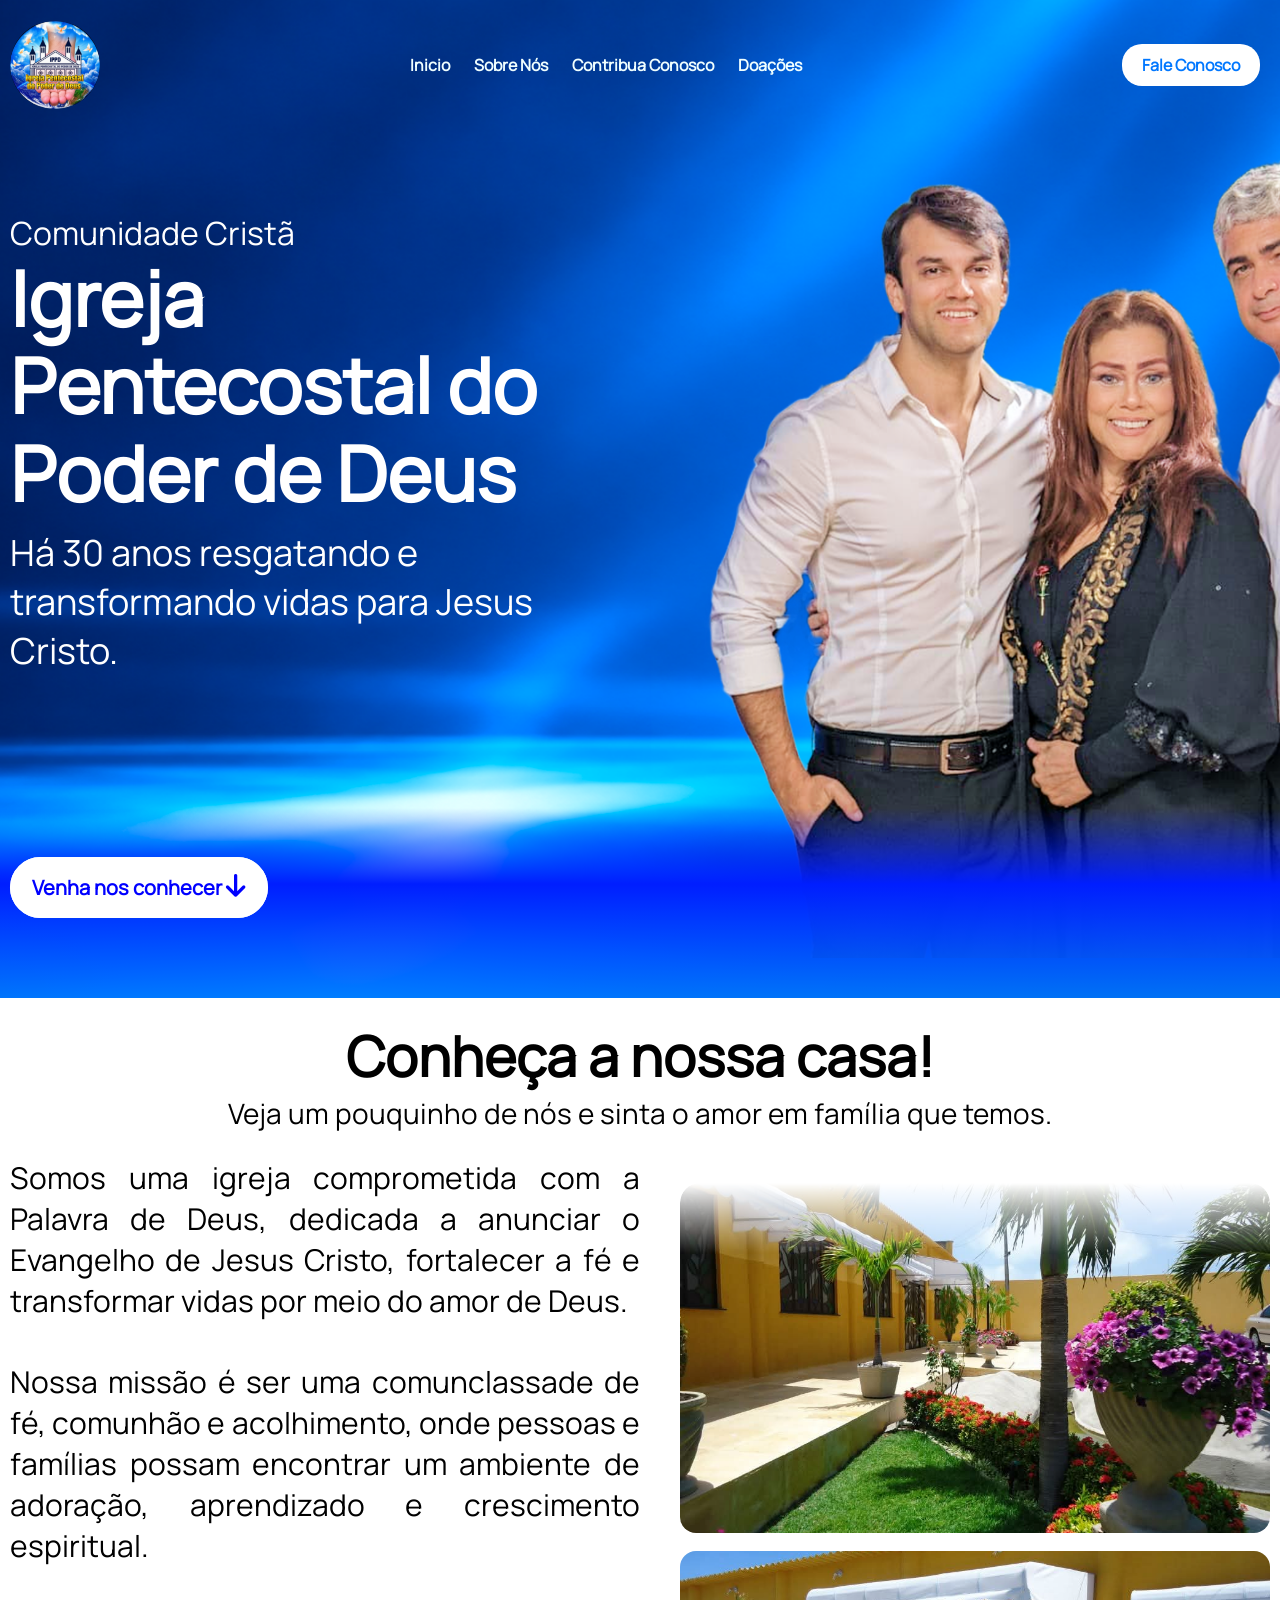
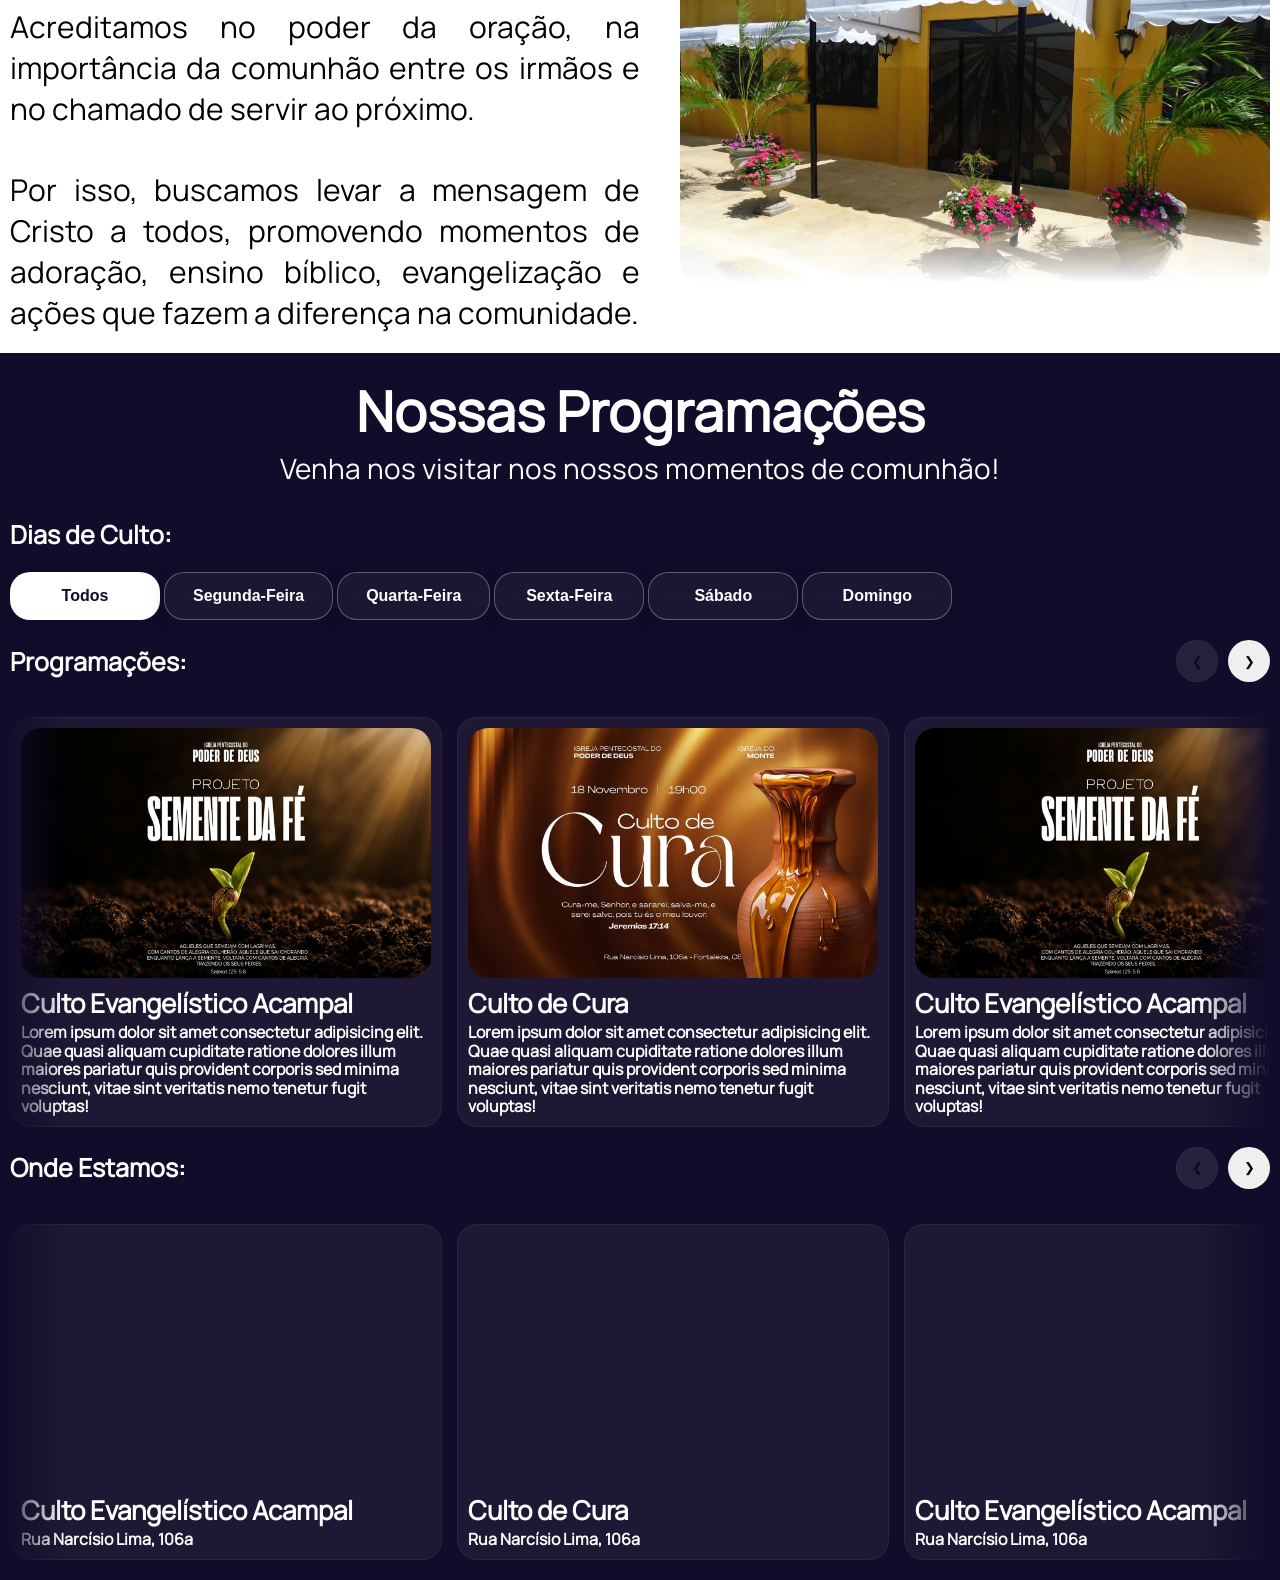
==== index.html @ 86c82b76 "first commit" ====
<!DOCTYPE html>
<html lang="pt-br">
<head>
    <meta charset="UTF-8">
    <meta name="viewport" content="width=device-width, initial-scale=1.0">
    <link rel="stylesheet" href="style.css">
    <link rel="stylesheet" href="https://cdnjs.cloudflare.com/ajax/libs/font-awesome/6.7.2/css/all.min.css"
/>    <title>Igreja IPPD</title>
</head>
<body>
    <main>
        <section id="conteudos">
            <header>
                <div class="container">
                    <nav>
                        <img id="logo" src="assets/logos/logoippd.svg" alt="logo da Igreja">
                        <div>
                            <a href="#conteudos" class="menu">Inicio</a>
                            <a href="#secao-sobrenos" class="menu">Sobre Nós</a>
                            <a href="" class="menu">Contribua Conosco</a>
                            <a href="" class="menu">Doações</a>
                        </div>
                        <a href="" class="menu" id="Faleconosco">Fale Conosco</a>
                    </nav>
                </div>
            </header>
            <div class="container hero-container">
                <div id="conteudo-esquerdo">
                    <div>
                        <p id="subtitulo-hero">Comunidade Cristã</p>
                        <h1 class="titulo-master">Igreja Pentecostal do Poder de Deus</h1>
                        <p id="descricao-hero">Há 30 anos resgatando e transformando vidas para Jesus Cristo.</p>
                    </div>
                    <div>
                        <a id="button" href="#secao-sobrenos"> Venha nos conhecer
                            <i class="fa-solid fa-arrow-down"></i>
                        </a>
                    </div>
                </div>
                <div id="conteudo-direito" class="container">
                    <img id="img-banner" src="assets/backgrounds/pastores(2).png" alt="imagem dos pastores">
                </div>
            </div>
        </section>
        <div id="principal"></div>        
                <section id="secao-sobrenos">
                    <div class="container">
                        <div class="header-secao" id="header-secao-sobrenos">
                            <h2 class="titulo-de-secao" id="secao-sobrenos-titulo">Conheça a nossa casa!</h2>
                            <p class="descricao-de-secao" id="secao-sobrenos-descricao">Veja um pouquinho de nós e sinta o amor em família que temos.</p>
                        </div>
                        <div id="conteudos-secao-sobrenos">
                            <div id="conteudo-esquerdo-sobrenos">
                                <p class="informacao-do-conteudo">Somos uma igreja comprometida com a Palavra de Deus, dedicada a anunciar o Evangelho de Jesus Cristo, fortalecer a fé e transformar vidas por meio do amor de Deus.</p>
                                <p class="informacao-do-conteudo">Nossa missão é ser uma comunclassade de fé, comunhão e acolhimento, onde pessoas e famílias possam encontrar um ambiente de adoração, aprendizado e crescimento espiritual.</p>
                                <p class="informacao-do-conteudo">Acreditamos no poder da oração, na importância da comunhão entre os irmãos e no chamado de servir ao próximo.</p>
                                <p class="informacao-do-conteudo">Por isso, buscamos levar a mensagem de Cristo a todos, promovendo momentos de adoração, ensino bíblico, evangelização e ações que fazem a diferença na comunidade.</p>
                            </div>
                            <div id="conteudo-direito-sobrenos">
                                <div id="container-das-imagens">
                                    <div id="bloco-das-imagens">
                                        <img src="assets/imagens-da-Igreja/imagem-da-igreja-1.jpeg" alt="Imagem do Jardim">
                                        <img src="assets/imagens-da-Igreja/imagem-da-igreja-2.jpeg" alt="Imagem do interior da igreja">
                                        <img src="assets/imagens-da-Igreja/imagem-da-igreja-3.jpeg" alt="Imagem do jardim">
                                        <img src="assets/imagens-da-Igreja/imagem-da-igreja-4.jpeg" alt="Imagem da igreja">
                                        <img src="assets/imagens-da-Igreja/imagem-da-igreja-5.jpeg" alt="Imagem da igreja">
                                    </div>
                                    <div id="bloco-das-imagens" aria-hidden="true">
                                        <img src="assets/imagens-da-Igreja/imagem-da-igreja-1.jpeg" alt="Imagem do Jardim">
                                        <img src="assets/imagens-da-Igreja/imagem-da-igreja-2.jpeg" alt="Imagem do interior da igreja">
                                        <img src="assets/imagens-da-Igreja/imagem-da-igreja-3.jpeg" alt="Imagem do jardim">
                                        <img src="assets/imagens-da-Igreja/imagem-da-igreja-4.jpeg" alt="Imagem da igreja">
                                        <img src="assets/imagens-da-Igreja/imagem-da-igreja-5.jpeg" alt="Imagem da igreja">
                                    </div>
                                </div>
                            </div>
                        </div>
                    </div>
                </section>
                <section id="secao-programacoes">
                    <div class="container">
                        <div class="header-secao" id="header-secao-programacoes">
                            <h2 class="titulo-de-secao" id="secao-programacoes-titulo">Nossas Programações</h1>
                            <p class="descricao-de-secao" id="secao-programacoes-descricao">Venha nos visitar nos nossos momentos de comunhão!</p>
                        </div>
                        <div id="conteudos-secao-programacoes">
                            <div class="container-componentes" id="seção-de-botoes-das-programacoes">
                                <div>
                                    <p class="label">Dias de Culto:</p>
                                </div>
                                <div>
                                    <button class="botoes-de-opcoes active" type="button" data-dia="Todos"> Todos</button>
                                    <button class="botoes-de-opcoes" type="button" data-dia="Segunda-Feira"> Segunda-Feira</button>
                                    <button class="botoes-de-opcoes" type="button" data-dia="Quarta-Feira"> Quarta-Feira</button>
                                    <button class="botoes-de-opcoes" type="button" data-dia="Sexta-Feira"> Sexta-Feira</button>
                                    <button class="botoes-de-opcoes" type="button" data-dia="Sabado"> Sábado</button>
                                    <button class="botoes-de-opcoes" type="button" data-dia="Domingo"> Domingo</button>
                                </div>
                            </div>
                            <div class="container-componentes">
                                <div class="carrossel-header">
                                    <p class="label">Programações:</p>
                                    <div class="carousel-controls">
                                        <button class="carousel-btn-prev" aria-label="Programações anteriores">
                                            &#10094;
                                        </button>
                                        <button class="carousel-btn-next" aria-label="Próximas programações">
                                            &#10095;
                                        </button>
                                    </div>
                                </div>
                                
                                <div id="programacoes-carousel" class="carrossel">
                                    <div class="container-grupos-de-itens-de-programacoes">
                                        <article class="item-de-programacao" data-dia="Segunda-Feira">
                                            <img class="imagem-programacoes" src="assets/imagnes-programacoes/semente-da-fe.jpeg" alt="Imagem da programação">
                                                <div class="bloco-de-textos-de-programacoes">
                                                    <h3 class="titulo-programacao">Culto Evangelístico Acampal</h3>
                                                    <p class="descricao-programacao">Lorem ipsum dolor sit amet consectetur adipisicing elit. Quae quasi aliquam cupiditate ratione dolores illum maiores pariatur quis provident corporis sed minima nesciunt, vitae sint veritatis nemo tenetur fugit voluptas!</p>
                                                </div>
                                        </article>
                                        <article class="item-de-programacao" data-dia="Quarta-Feira">
                                            <img class="imagem-programacoes" src="assets/imagnes-programacoes/culto-de-cura.jpeg" alt="Imagem da programação">
                                                <div class="bloco-de-textos-de-programacoes">
                                                    <h3 class="titulo-programacao">Culto de Cura</h3>
                                                    <p class="descricao-programacao">Lorem ipsum dolor sit amet consectetur adipisicing elit. Quae quasi aliquam cupiditate ratione dolores illum maiores pariatur quis provident corporis sed minima nesciunt, vitae sint veritatis nemo tenetur fugit voluptas!</p>
                                                </div>
                                        </article>
                                        <article class="item-de-programacao" data-dia="Sexta-Feira">
                                            <img class="imagem-programacoes" src="assets/imagnes-programacoes/semente-da-fe.jpeg" alt="Imagem da programação">
                                            <div class="bloco-de-textos-de-programacoes">
                                                <h3 class="titulo-programacao">Culto Evangelístico Acampal</h3>
                                                <p class="descricao-programacao">Lorem ipsum dolor sit amet consectetur adipisicing elit. Quae quasi aliquam cupiditate ratione dolores illum maiores pariatur quis provident corporis sed minima nesciunt, vitae sint veritatis nemo tenetur fugit voluptas!</p>
                                            </div>
                                        </article>
                                        <article class="item-de-programacao" data-dia="Sabado">
                                            <img class="imagem-programacoes" src="assets/imagnes-programacoes/culto-de-vitoria.jpeg" alt="Imagem da programacao">
                                                <div class="bloco-de-textos-de-programacoes">
                                                    <h3 class="titulo-programacao">Culto de Vitória</h3>
                                                    <p class="descricao-programacao">Lorem ipsum dolor sit amet consectetur adipisicing elit. Quae quasi aliquam cupiditate ratione dolores illum maiores pariatur quis provident corporis sed minima nesciunt, vitae sint veritatis nemo tenetur fugit voluptas!</p>
                                                </div>
                                        </article>
                                        <article class="item-de-programacao" data-dia="Domingo">
                                            <img class="imagem-programacoes" src="assets/imagnes-programacoes/culto-de-louvor.jpeg" alt="Imagem da programação">
                                            <div class="bloco-de-textos-de-programacoes">
                                                <h3 class="titulo-programacao">Culto de Louvor e Adoração</h3>
                                                <p class="descricao-programacao">Lorem ipsum dolor sit amet consectetur adipisicing elit. Quae quasi aliquam cupiditate ratione dolores illum maiores pariatur quis provident corporis sed minima nesciunt, vitae sint veritatis nemo tenetur fugit voluptas!</p>
                                            </div>
                                        </article>
                                    </div>
                                </div>
                            </div>

                            <div class="container-componentes">
                                <div class="carrossel-header">
                                    <p class="label">Onde Estamos:</p>
                                    <div class="carousel-controls">
                                    <button class="carousel-endereco-btn-prev" aria-label="Programações anteriores">
                                        &#10094;
                                    </button>
                                    <button class="carousel-endereco-btn-next" aria-label="Próximas programações">
                                        &#10095;
                                    </button>
                                </div>
                                </div>
                                
                                <div id="enderecos-carousel" class="carrossel">
                                    <div class="container-grupos-de-itens-de-programacoes">
                                        <article class="item-de-programacao" data-dia="Segunda-Feira">
                                            <iframe class="imagem-programacoes" src="https://www.google.com/maps/embed?pb=!1m18!1m12!1m3!1d127404.35350702547!2d-38.53471280355119!3d-3.725717517465873!2m3!1f0!2f0!3f0!3m2!1i1024!2i768!4f13.1!3m3!1m2!1s0x7c747c8b64e25b9%3A0xce721f505ecc7b88!2sIgreja%20Pentecostal%20do%20Poder%20de%20Deus!5e0!3m2!1spt-BR!2sbr!4v1795231867429!5m2!1spt-BR!2sbr" width="600" height="450" style="border:0;" allowfullscreen="" loading="lazy" referrerpolicy="strict-origin-when-cross-origin"></iframe>                                                
                                                <div class="bloco-de-textos-de-programacoes">
                                                    <h3 class="titulo-programacao">Culto Evangelístico Acampal</h3>
                                                    <p class="descricao-programacao">Rua Narcísio Lima, 106a</p>
                                                </div>
                                        </article>
                                        <article class="item-de-programacao" data-dia="Quarta-Feira">
                                            <iframe class="imagem-programacoes" src="https://www.google.com/maps/embed?pb=!1m18!1m12!1m3!1d127404.35350702547!2d-38.53471280355119!3d-3.725717517465873!2m3!1f0!2f0!3f0!3m2!1i1024!2i768!4f13.1!3m3!1m2!1s0x7c747c8b64e25b9%3A0xce721f505ecc7b88!2sIgreja%20Pentecostal%20do%20Poder%20de%20Deus!5e0!3m2!1spt-BR!2sbr!4v1795231867429!5m2!1spt-BR!2sbr" width="600" height="450" style="border:0;" allowfullscreen="" loading="lazy" referrerpolicy="strict-origin-when-cross-origin"></iframe>                                                
                                                <div class="bloco-de-textos-de-programacoes">
                                                    <h3 class="titulo-programacao">Culto de Cura</h3>
                                                    <p class="descricao-programacao">Rua Narcísio Lima, 106a</p>
                                                </div>
                                        </article>
                                        <article class="item-de-programacao" data-dia="Sexta-Feira">
                                            <iframe class="imagem-programacoes" src="https://www.google.com/maps/embed?pb=!1m18!1m12!1m3!1d127404.35350702547!2d-38.53471280355119!3d-3.725717517465873!2m3!1f0!2f0!3f0!3m2!1i1024!2i768!4f13.1!3m3!1m2!1s0x7c747c8b64e25b9%3A0xce721f505ecc7b88!2sIgreja%20Pentecostal%20do%20Poder%20de%20Deus!5e0!3m2!1spt-BR!2sbr!4v1795231867429!5m2!1spt-BR!2sbr" width="600" height="450" style="border:0;" allowfullscreen="" loading="lazy" referrerpolicy="strict-origin-when-cross-origin"></iframe>                                                
                                            <div class="bloco-de-textos-de-programacoes">
                                                <h3 class="titulo-programacao">Culto Evangelístico Acampal</h3>
                                                <p class="descricao-programacao">Rua Narcísio Lima, 106a</p>
                                            </div>
                                        </article>
                                        <article class="item-de-programacao" data-dia="Sabado">
                                            <iframe class="imagem-programacoes" src="https://www.google.com/maps/embed?pb=!1m18!1m12!1m3!1d127404.35350702547!2d-38.53471280355119!3d-3.725717517465873!2m3!1f0!2f0!3f0!3m2!1i1024!2i768!4f13.1!3m3!1m2!1s0x7c747c8b64e25b9%3A0xce721f505ecc7b88!2sIgreja%20Pentecostal%20do%20Poder%20de%20Deus!5e0!3m2!1spt-BR!2sbr!4v1795231867429!5m2!1spt-BR!2sbr" width="600" height="450" style="border:0;" allowfullscreen="" loading="lazy" referrerpolicy="strict-origin-when-cross-origin"></iframe>                                                
                                                <div class="bloco-de-textos-de-programacoes">
                                                    <h3 class="titulo-programacao">Culto de Vitória</h3>
                                                    <p class="descricao-programacao">Rua Narcísio Lima, 106a</p>
                                                </div>
                                        </article>
                                        <article class="item-de-programacao" data-dia="Domingo">
                                            <iframe class="imagem-programacoes" src="https://www.google.com/maps/embed?pb=!1m18!1m12!1m3!1d127404.35350702547!2d-38.53471280355119!3d-3.725717517465873!2m3!1f0!2f0!3f0!3m2!1i1024!2i768!4f13.1!3m3!1m2!1s0x7c747c8b64e25b9%3A0xce721f505ecc7b88!2sIgreja%20Pentecostal%20do%20Poder%20de%20Deus!5e0!3m2!1spt-BR!2sbr!4v1795231867429!5m2!1spt-BR!2sbr" width="600" height="450" style="border:0;" allowfullscreen="" loading="lazy" referrerpolicy="strict-origin-when-cross-origin"></iframe>                                                
                                            <div class="bloco-de-textos-de-programacoes">
                                                <h3 class="titulo-programacao">Culto de Louvor e Adoração</h3>
                                                <p class="descricao-programacao">Rua Narcísio Lima, 106a</p>
                                            </div>
                                        </article>
                                    </div>
                                </div>
                            </div>

                        </div>
                    </div>
            </section>
    </main>
    <script src="index.js"></script>
</body>
</html>
---- style.css ----
@font-face {
    font-family: 'Manrope';
    src: url(fonts/Manrope/Manrope-VariableFont_wght.ttf) format(truetype);
    font-weight: normal
}
*{
    margin: 0;
    padding: 0;
}
.container{
    width: 100%;
    max-width: 1440px;
    margin: 0 auto;
    padding: 20px 10px;
    box-sizing: border-box;
}
header{
    position: absolute;
    top: 0;
    left: 0;
    width: 100%;
    z-index: 10;
    background: transparent;
}
nav{
    margin: auto;
    display: flex;
    gap: 50px;
}
nav > div {
    margin: auto ;
}
#logo{
    width: 90px;
    height: 90px;
}
.menu {
    color: azure;
    font-family: 'Manrope';
    font-size: 16px;
    text-decoration: none;
    margin: auto 10px;
    font-weight: 900;
}
#Faleconosco{
    background-color: white;
    color: rgb(0, 119, 255) ;
    padding: 10px 20px;
    border-radius: 20px;
    font-weight: bold;
}
#Faleconosco:hover{
    color: white;
    background-color: blue;
}
.titulo-master{
    font-family: 'Manrope';
    font-weight: bold;
    color: white;
    font-size: 75.77px;
    width: 100%;
    line-height: 116%;
    letter-spacing: -4%;
}
#subtitulo-hero{
    color: white;
    font-size: 32px;
    font-family: 'Manrope';
    font-weight: 400;
}
#descricao-hero{
    color: white;
    font-size: 36px;
    font-family: 'Manrope';
    font-weight: 400;
    width: 100%;
    padding-top: 10px;
}
#conteudos{
    position: relative;
    width: 100%;
    min-height: 100vh;

    background-image: url("./assets/backgrounds/background.png");
    background-size: cover;
    background-position: center;
    background-repeat: no-repeat;
}
.hero-container {
    display: flex;
    align-items: center;
    justify-content: space-between;

    min-height: 100vh;

    padding-top: 108px;
    box-sizing: border-box;
}
#conteudo-esquerdo{
    flex: 0 0 50%;
    padding-top: 25px;
    justify-content: space-between;
    height: 690px;
    display: flex;
    flex-direction: column;
    position: relative;
    z-index: 2;
}
#conteudo-direito{
    flex: 1;
    display: flex;
    margin-top: 30px;
}
#img-banner{
    width: 864px;
    height: 800px;
}
#principal{
    background-image:  linear-gradient(
            to bottom,
            rgba(0, 30, 255, 0) 0%,
            rgb(0, 30, 255) 40%,
            rgba(0, 119, 255, 0.9) 100%
        );
        height: 190px;
        margin-top: -190px;
        position: relative;
        z-index: 0;
        pointer-events: none;
}
#button{
    font-family: 'Manrope';
    background-color: white;
    color: blue;
    padding: 15px 20px;
    border-radius: 40px;
    font-size: 20px;
    font-weight: bolder;
    justify-content: center;
    flex-direction: row;
    margin-top: auto;
    align-self: flex-start;
    border: 2px solid white;
    text-decoration: none;
}
#button:hover{
    background-color: rgb(0, 47, 255);
    color: white
}
.fa-solid{
    font-size: 26px;
}
.header-secao{
    margin: auto;
    text-align: center;
}
#header-secao-sobrenos{

}
.titulo-de-secao{
    font-family: "Manrope";
    font-size: 55px;
}
.descricao-de-secao{
    font-family: "Manrope";
    font-size: 28px;
}
.informacao-do-conteudo{
    font-family: "Manrope";
    font-size: 30px;
    font-weight: 500;
    text-align: justify;
}
#conteudos-secao-sobrenos{
    display: flex;
    align-items: center;
    justify-content: space-between;
    gap: 40px;
    overflow: hidden;
}
#conteudo-esquerdo-sobrenos{
    flex: 0 0 50%;
    display: flex;
    margin-top: 25px;
    flex-direction: column;
    gap: 40px;
}
#conteudo-direito-sobrenos{
    flex: 1;
    overflow: hidden;
    position: relative;
    border-radius: 20px;
    height: 700px;
    margin: auto;
    /* Fade nas extremidades */
    -webkit-mask-image: linear-gradient(
        to bottom,
        transparent,
        black 10%,
        black 90%,
        transparent
    );

    mask-image: linear-gradient(
        to bottom,
        transparent,
        black 10%,
        black 90%,
        transparent
    );
}
#container-das-imagens {
    display: flex;
    flex-direction: column;
    width: 100%;
    animation: scroll-gallery 20s linear infinite;
}
#bloco-das-imagens{
    display: flex;
    flex-direction: column;
    gap: 18px;

    padding-bottom: 18px;
}

#bloco-das-imagens img {
    width: 100%;
    height: 350px;
    object-fit: cover;
    border-radius: 16px;
    flex-shrink: 0;
}

@keyframes scroll-gallery {
    from {
        transform: translateY(0);
    }

    to {
        transform: translateY(-50%);
    }
}

/* Pausa quando o usuário passa o mouse */
#conteudo-direito-sobrenos:hover #container-das-imagens {
    animation-play-state: paused;
}

/* Responsividade */
@media (max-width: 768px) {
    #conteudo-direito-sobrenos {
        flex-direction: column;
    }

    #conteudo-direito-sobrenos {
        width: 100%;
        height: 400px;
    }

    #bloco-das-imagens img {
        height: 220px;
    }
}

/* Respeita usuários que preferem menos movimento */
@media (prefers-reduced-motion: reduce) {
    #container-das-imagens {
        animation: none;
    }
}

#secao-programacoes{
    background-color: #110C29;
}
#header-secao-programacoes{
    color: white;

}
#conteudos-secao-programacoes{
    display: flex;
    flex: 1;
    flex-direction: column;
    gap: 20px;
    padding: 30px 0 0 0;
}
.carousel-controls {
    display: flex;
    gap: 10px;
    align-items: center;
}

.carousel-btn-prev,
.carousel-btn-next,
.carousel-endereco-btn-prev,
.carousel-endereco-btn-next{
    width: 42px;
    height: 42px;

    display: flex;
    align-items: center;
    justify-content: center;

    border-radius: 50%;
    border: 1px solid rgba(255,255,255,0.2);
}
.carousel-btn-next:disabled,
.carousel-btn-prev:disabled,
.carousel-endereco-btn-next:disabled,
.carousel-endereco-btn-prev:disabled {
    opacity: 0.3;
    cursor: not-allowed;
    pointer-events: none;
    color: black;
}
.container-componentes{
    display: flex;
    flex: 1;
    flex-direction: column;
    gap: 20px;
    width: 100%;
    min-width: 0;
    margin: 0 auto;
}
#seção-de-botoes-das-programacoes{
    width: 100%;
}
.label{
    color: white;
    font-family: "Manrope";
    font-size: 25px;
    font-weight: bold;
}
.botoes-de-opcoes{
    background-color: #ffffff0c;
    backdrop-filter: blur(10px);
    -webkit-backdrop-filter: blur(10px);
    border: 1px solid rgba(255, 255, 255, 0.3);
    border-radius: 20px;
    color: white;
    font-size: 16px;
    font-weight: 600;
    padding: 14px 28px;
    cursor: pointer;
    box-shadow: 0 4px 20px rgba(0, 0, 0, 0.1);
    transition: all 0.3s ease;
    min-width: 150px;
}
.botoes-de-opcoes:hover{
    background: rgb(255, 255, 255);
    border-color: #110C29;
    transform: translateY(-2px);
    color: #110C29;
}
.botoes-de-opcoes.active{
    background: rgb(255, 255, 255);
    color: #110C29;
}
.carrossel{
    position: relative;
    overflow: hidden;
    width: 100%;

    --card-gap: 15px;
}
.carrossel::before,
.carrossel::after {
    content: "";

    position: absolute;
    top: 0;
    bottom: 0;

    width: 70px;

    z-index: 2;
    pointer-events: none;
}

.carrossel::before {
    left: -15px;

    background: linear-gradient(
        to right,
        #110C29,
        transparent
    );
}

.carrossel::after {
    right: 0;

    background: linear-gradient(
        to left,
        #110C29,
        transparent
    );
}
.container-grupos-de-itens-de-programacoes{
    display: flex;
    flex: 1;
    flex-direction: row;
    gap: var(--card-gap);

    transition: transform 0.6s cubic-bezier(0.22, 1, 0.36, 1);

    will-change: transform;
}
.container-grupos-de-itens-de-programacoes::after {
    content: "";
    flex: 0 0 30px;
}
.carrossel-header {
    display: flex;
    align-items: center;
    justify-content: space-between;
    margin-bottom: 15px;
}
.item-de-programacao{
    display: flex;
    flex-direction: column;
    background-color: rgba(255, 255, 255, 0.048);
    backdrop-filter: blur(10px);
    -webkit-backdrop-filter: blur(10px);
    padding: 10px;
    border-radius: 20px;
    width: 100%;
    gap: 10px;

    flex: 0 0 calc((100% - (2 * var(--card-gap))) / 3);

    min-width: 0;
    overflow: hidden;

    border-radius: 20px;

    background: #1e1834;
    border: 1px solid rgba(255,255,255,0.06);
}
@media (max-width: 1024px) {
    .item-de-programacao {
        flex: 0 0 calc((100% - 15px) / 2);
    }
}

/* Mobile: 1 card */
@media (max-width: 600px) {
    .item-de-programacao {
        flex: 0 0 100%;
    }
}
.imagem-programacoes{
    width: 100%;
    height: 250px;
    border-radius: 20px;
}
.bloco-de-textos-de-programacoes{
    display: flex;
    flex: 1;
    flex-direction: column;
    gap: 5px;
}
.titulo-programacao{
    color: white;
    font-family: "Manrope";
    font-size: 26px;
    font-weight: bolder;
    line-height: 116%;
    letter-spacing: -4%;
}
.descricao-programacao{
    color: white;
    font-family: "Manrope";
    font-size: 16px;
    font-weight: bolder;
    line-height: 116%;
    letter-spacing: -4%;
}
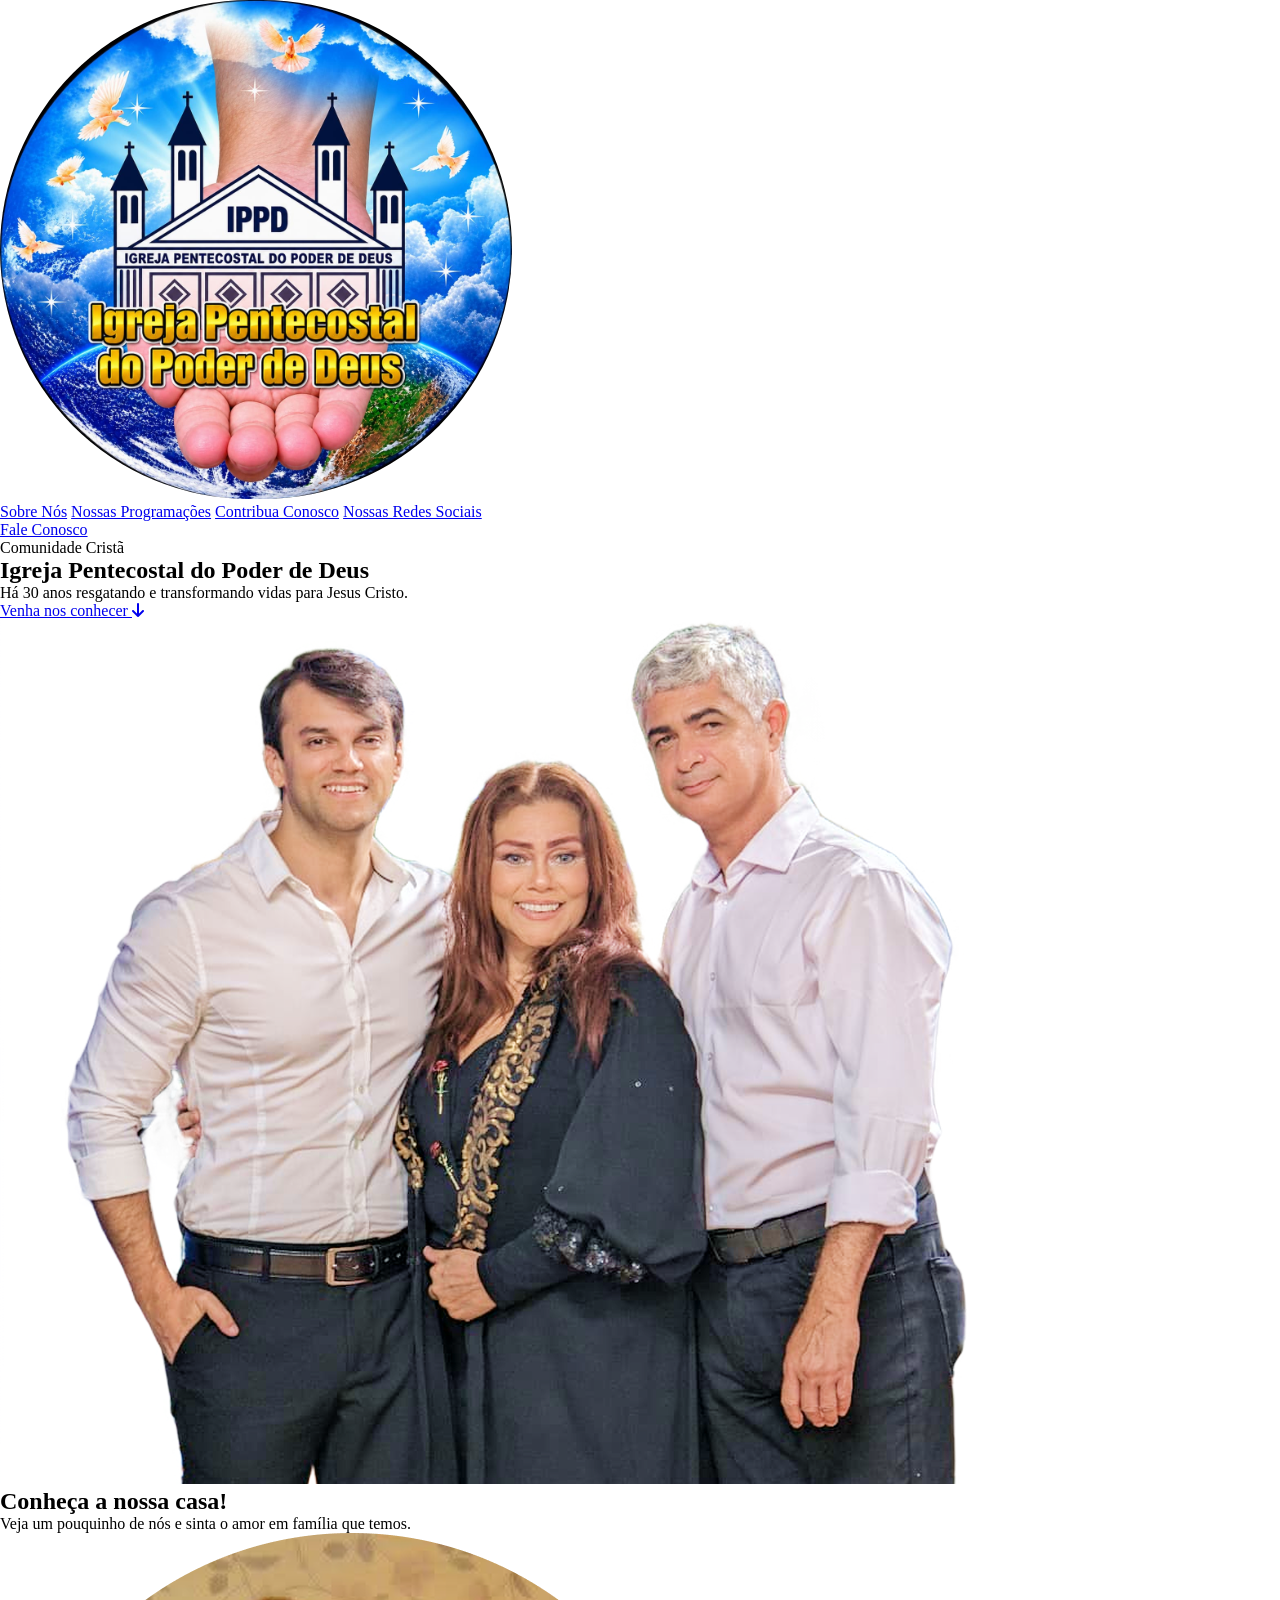
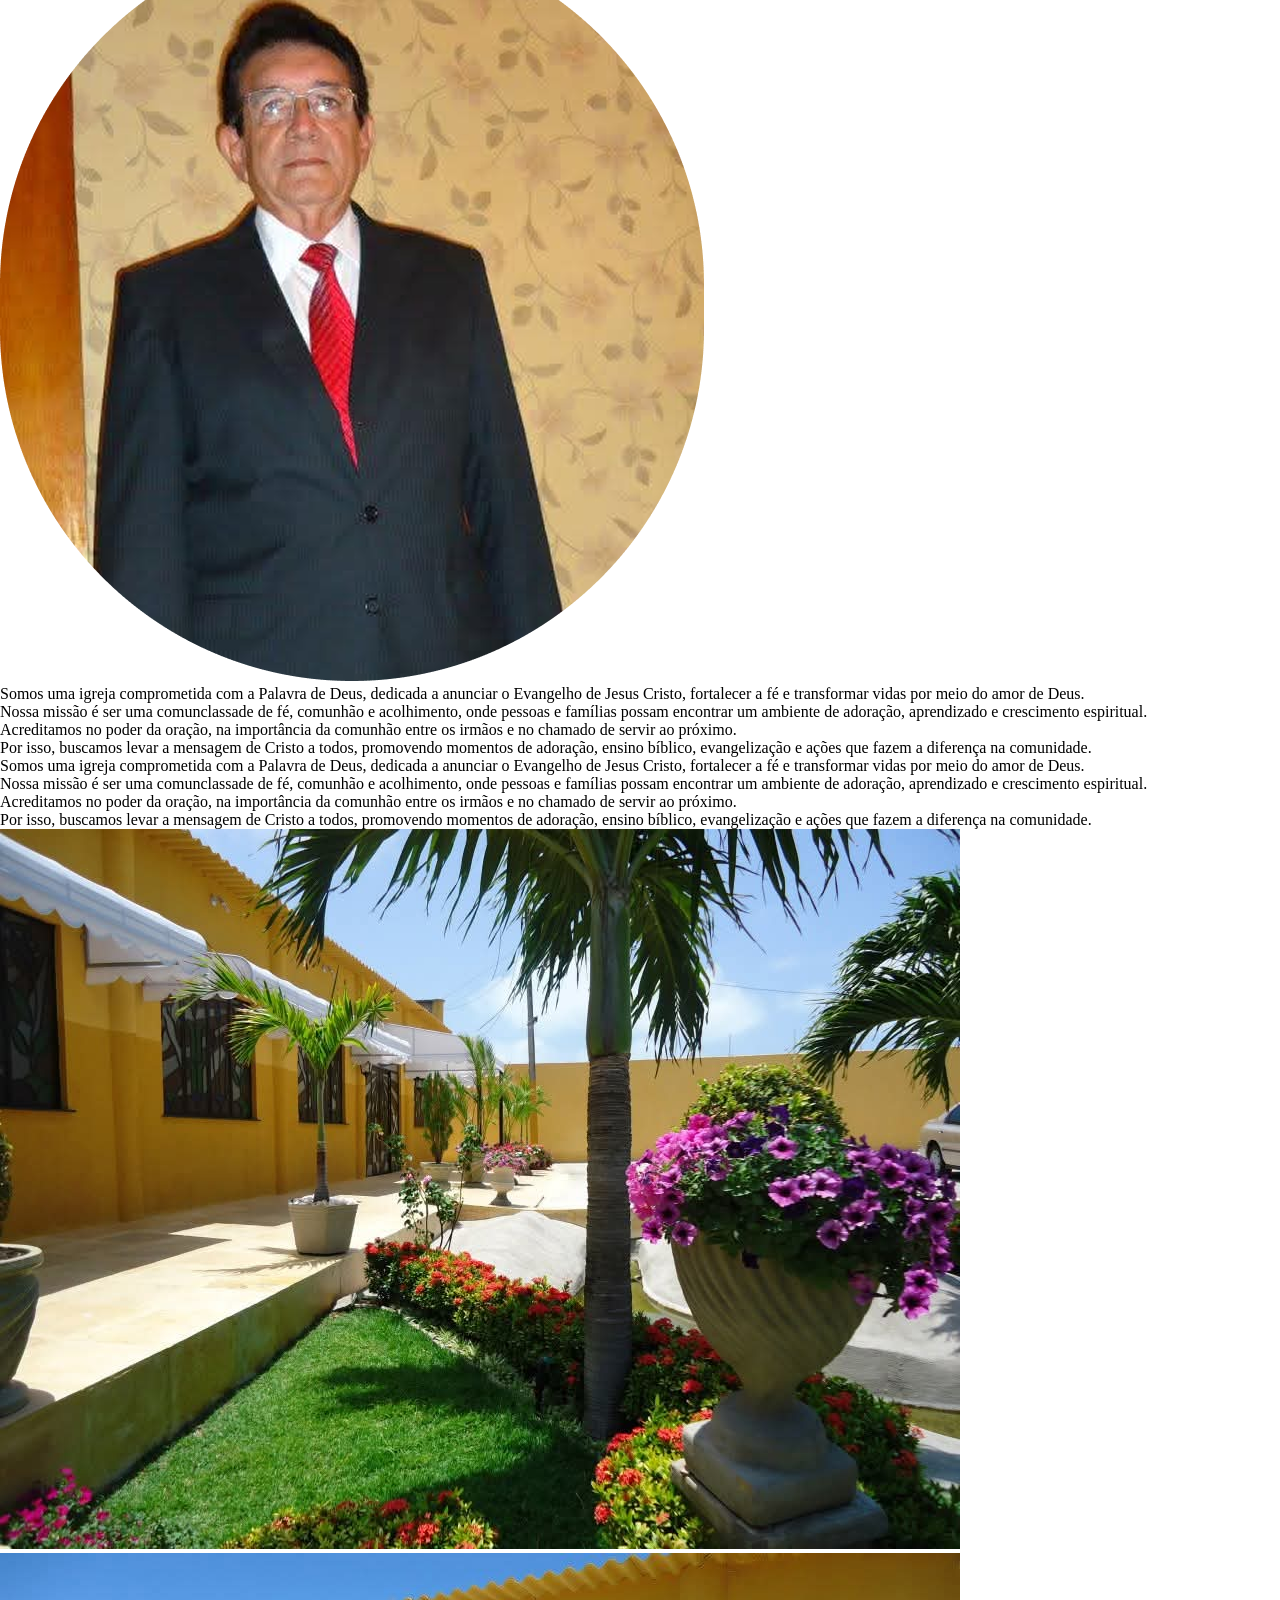
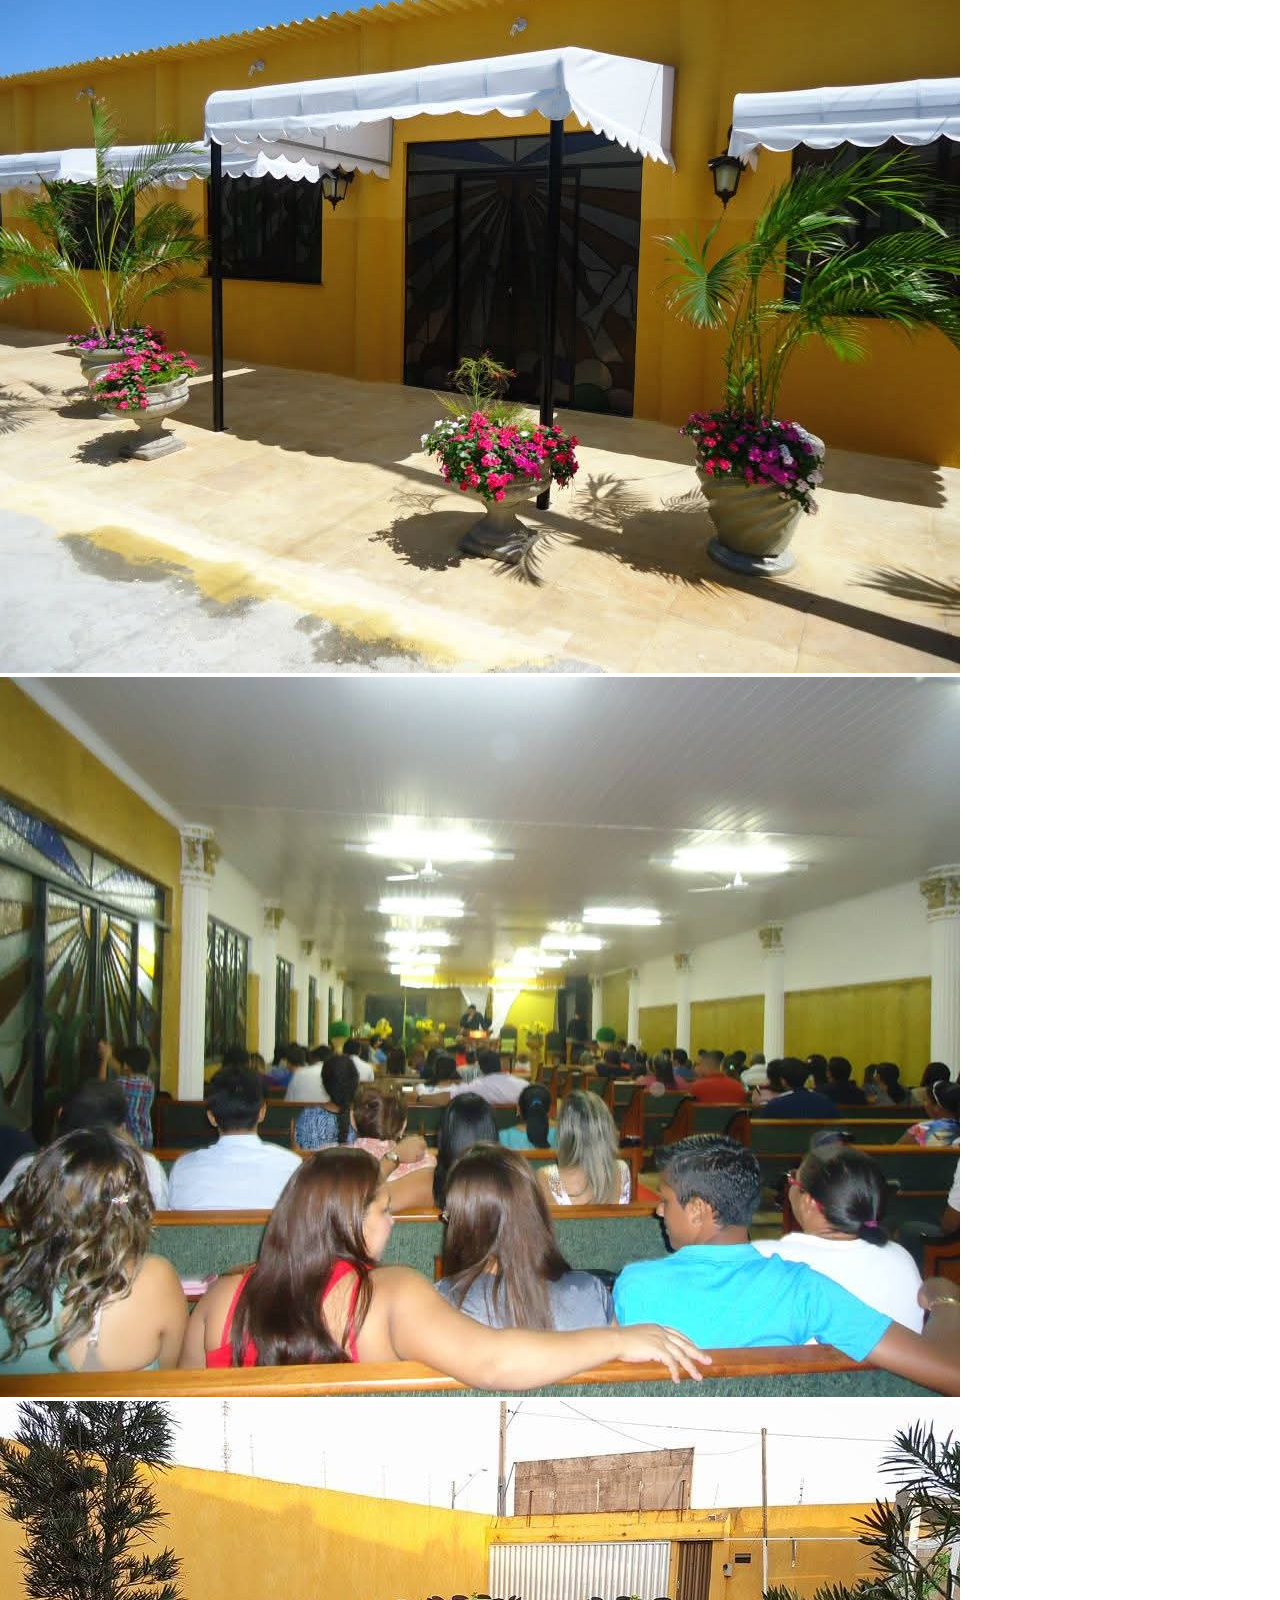
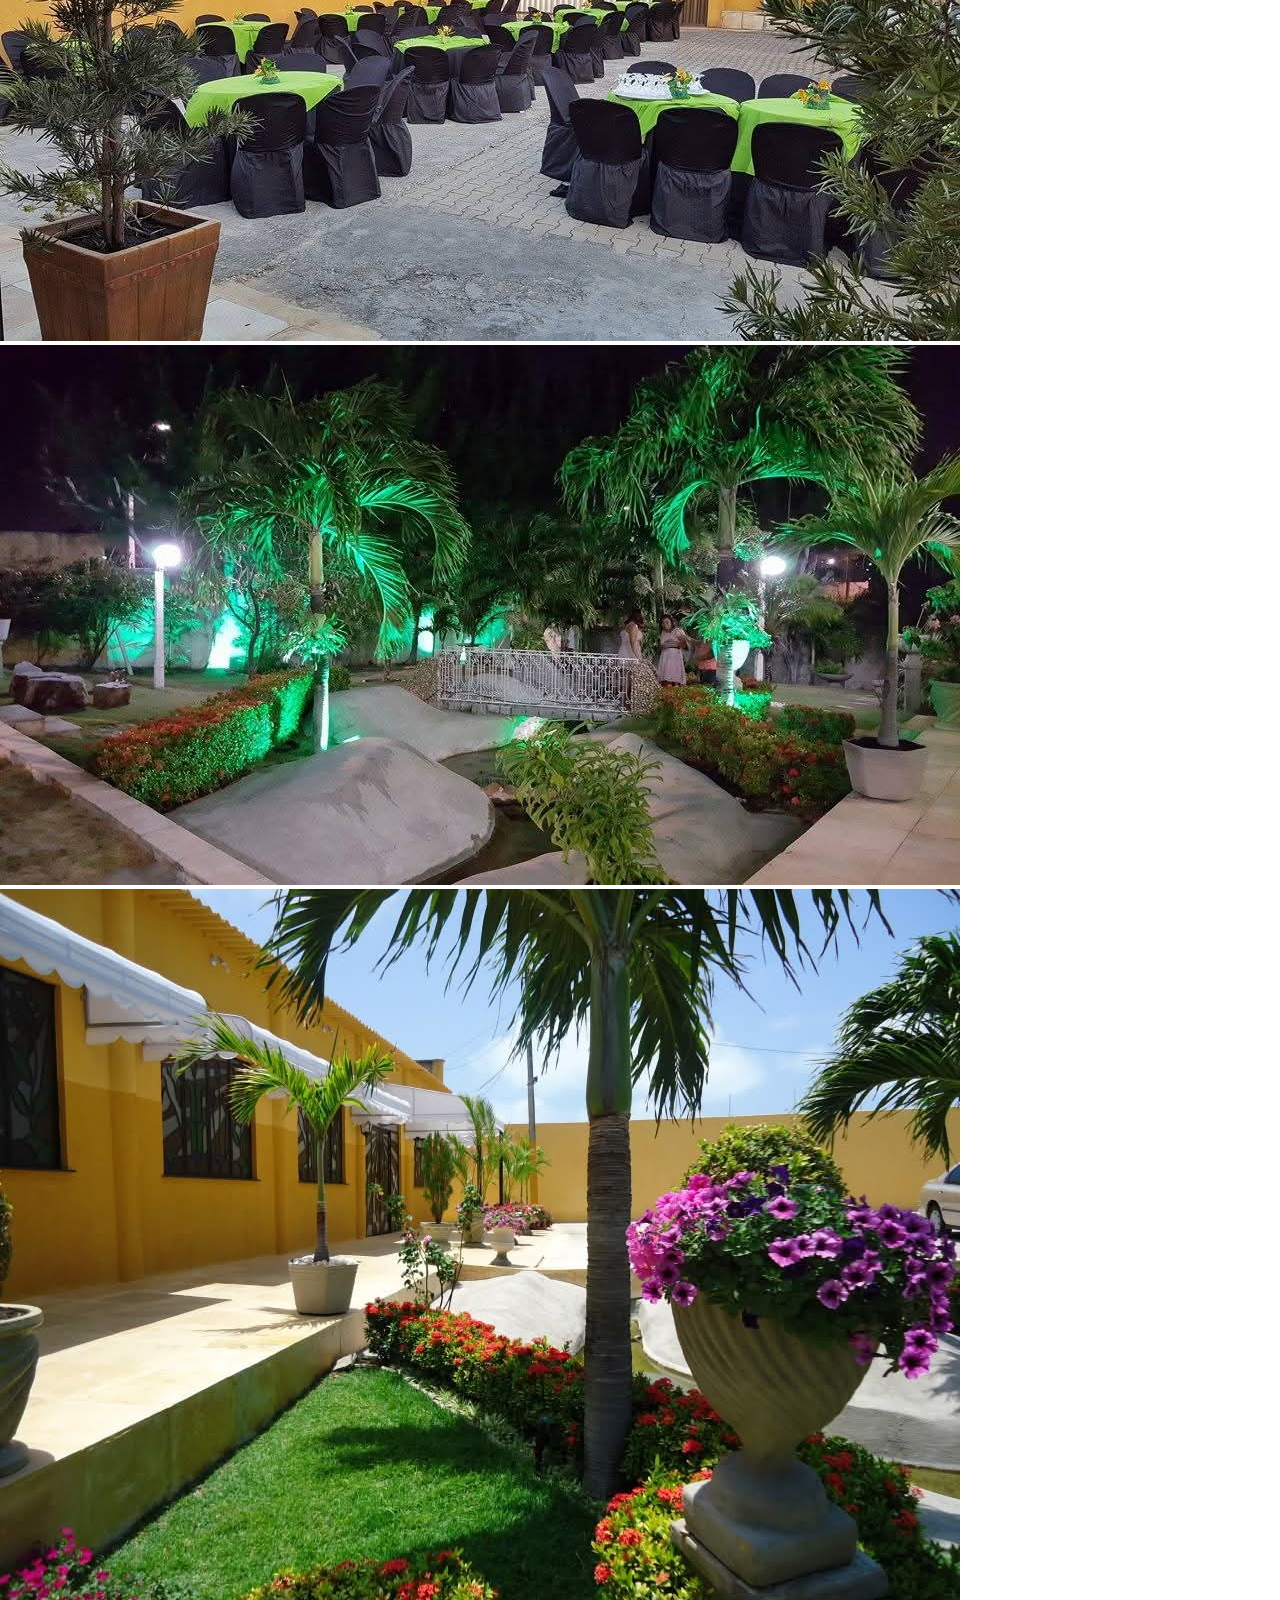
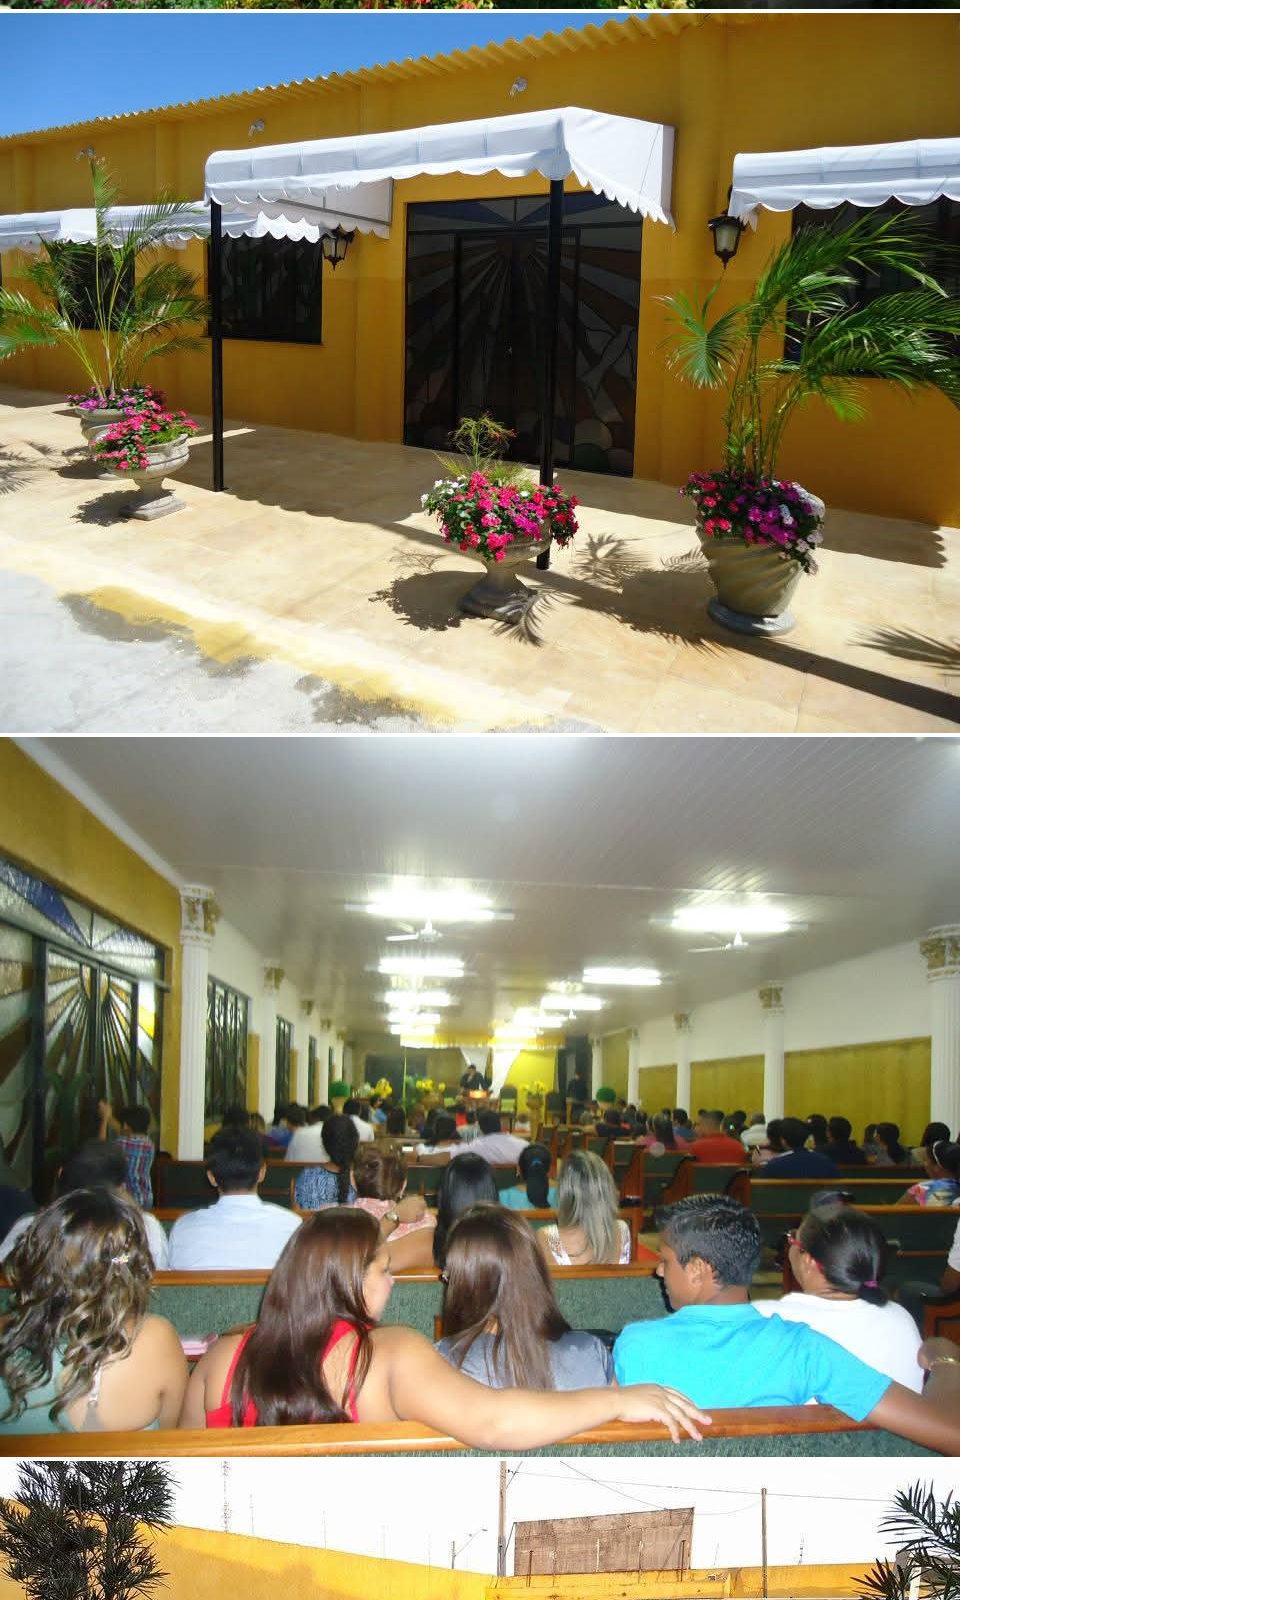
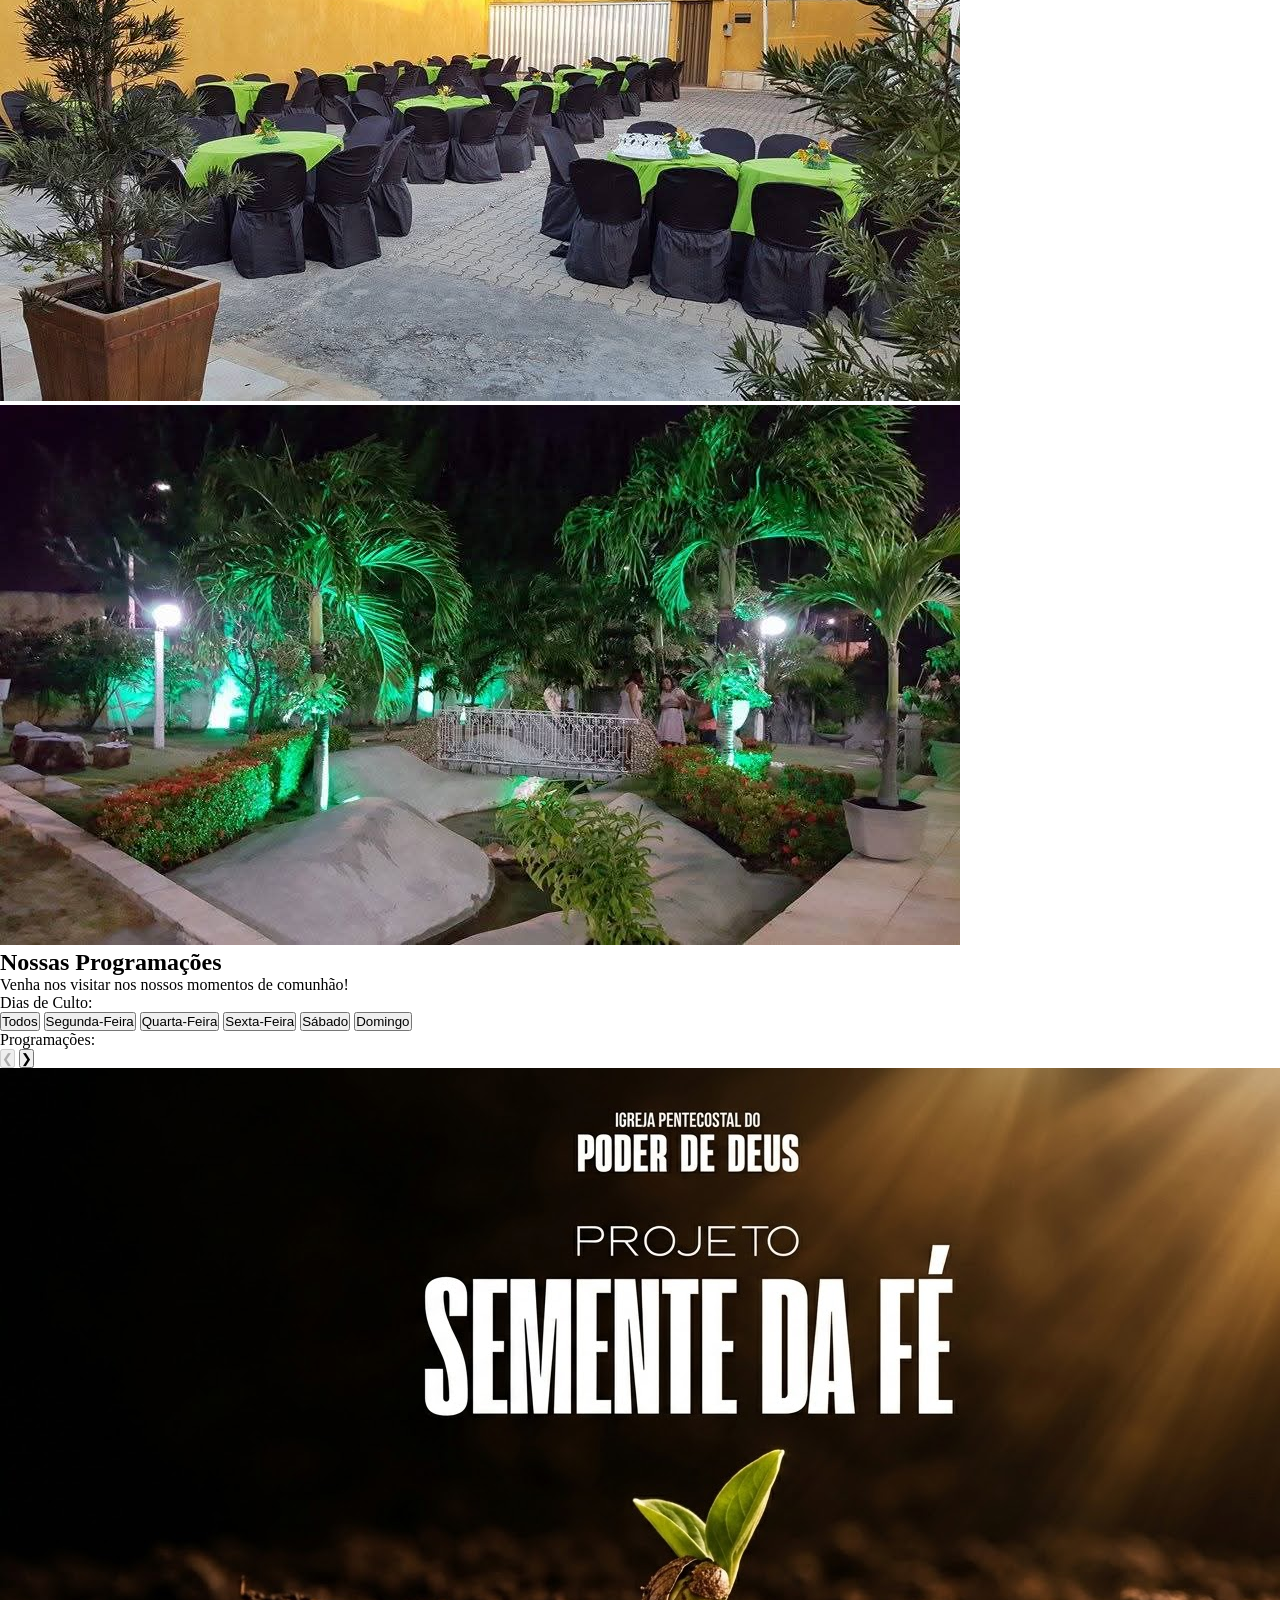
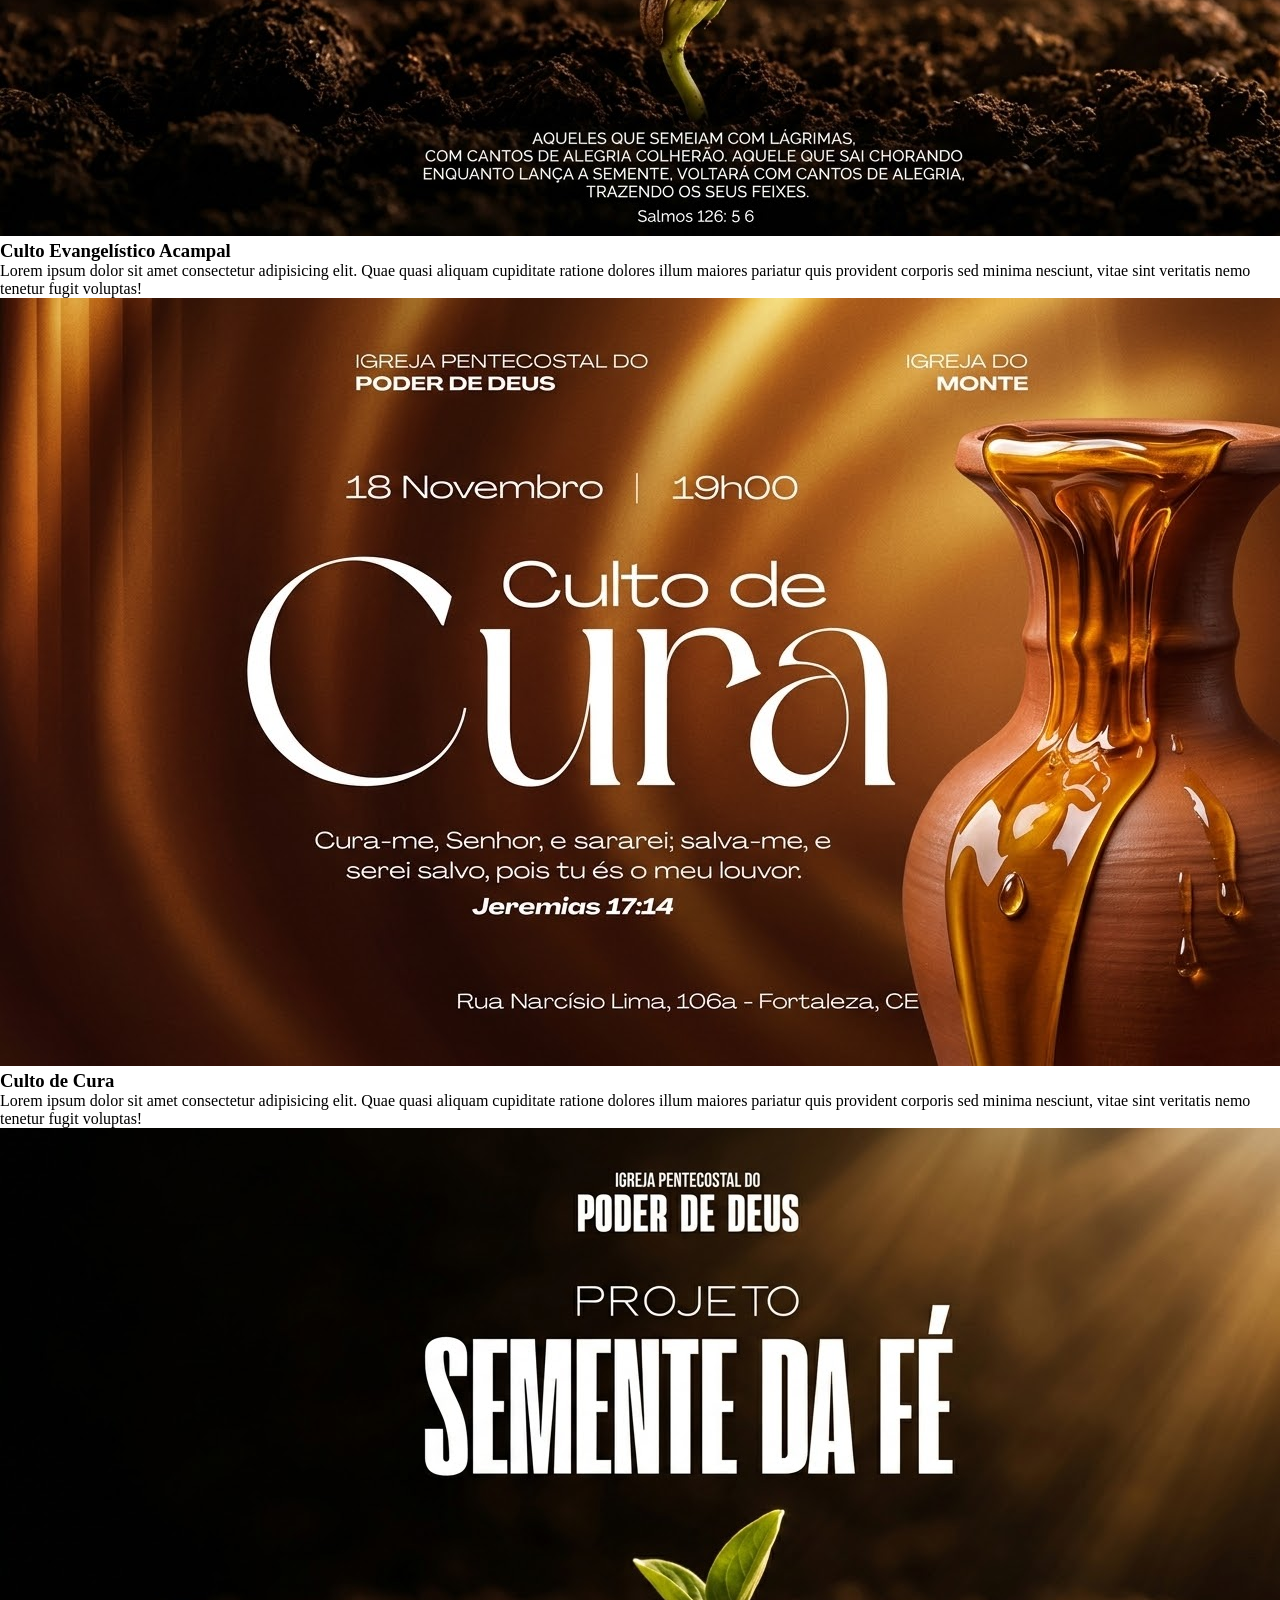
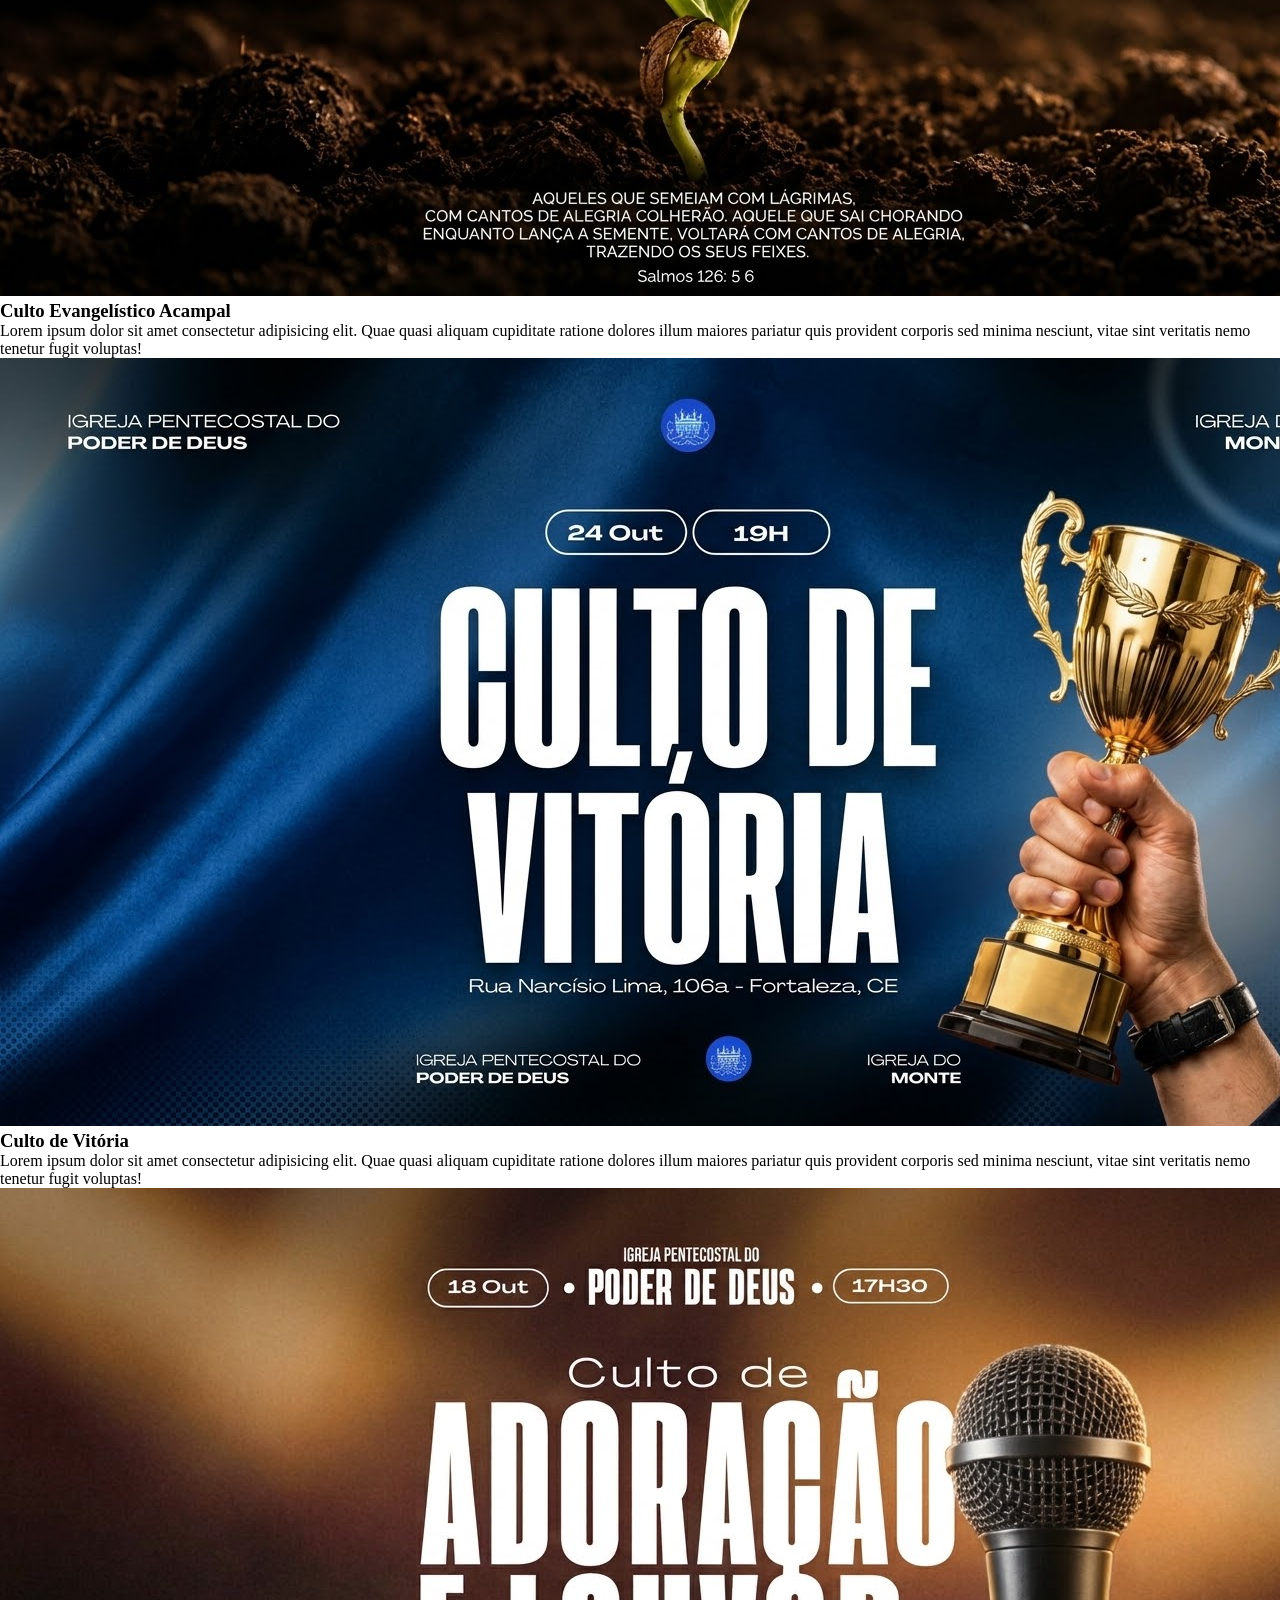
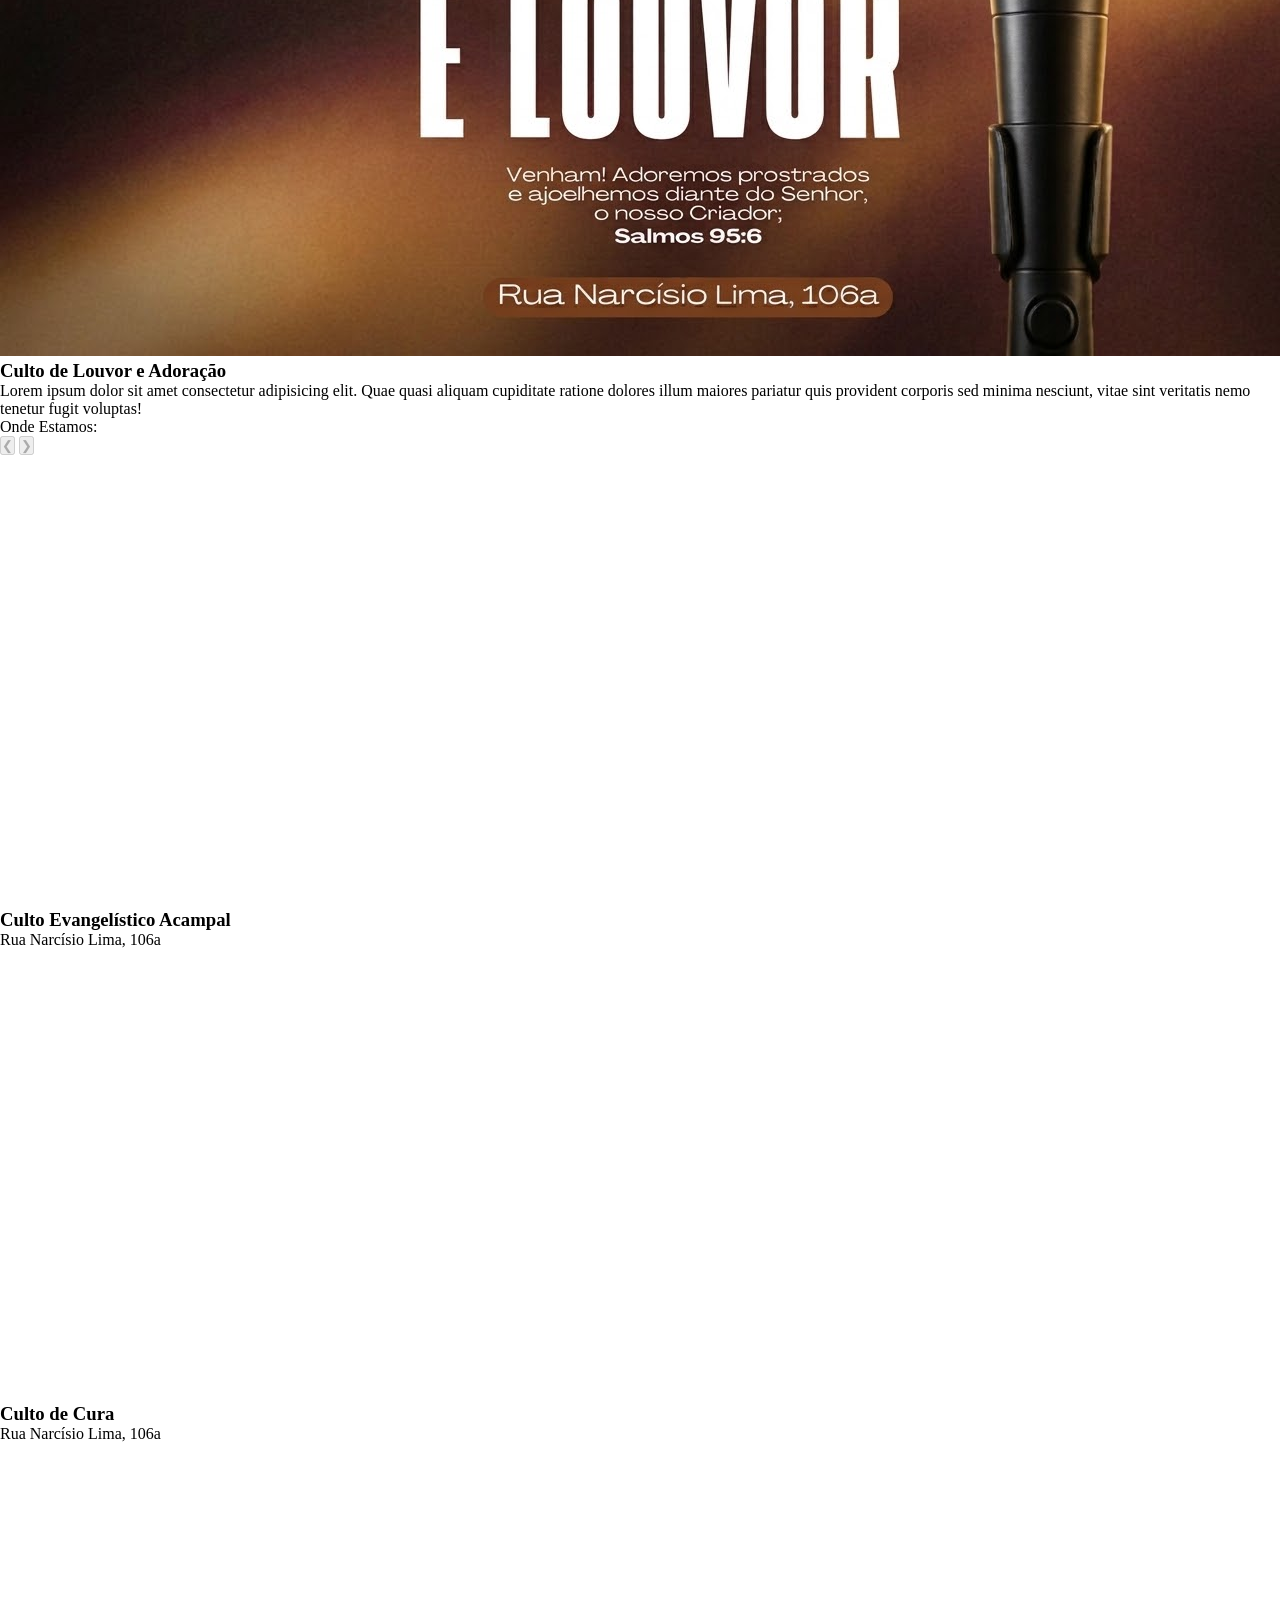
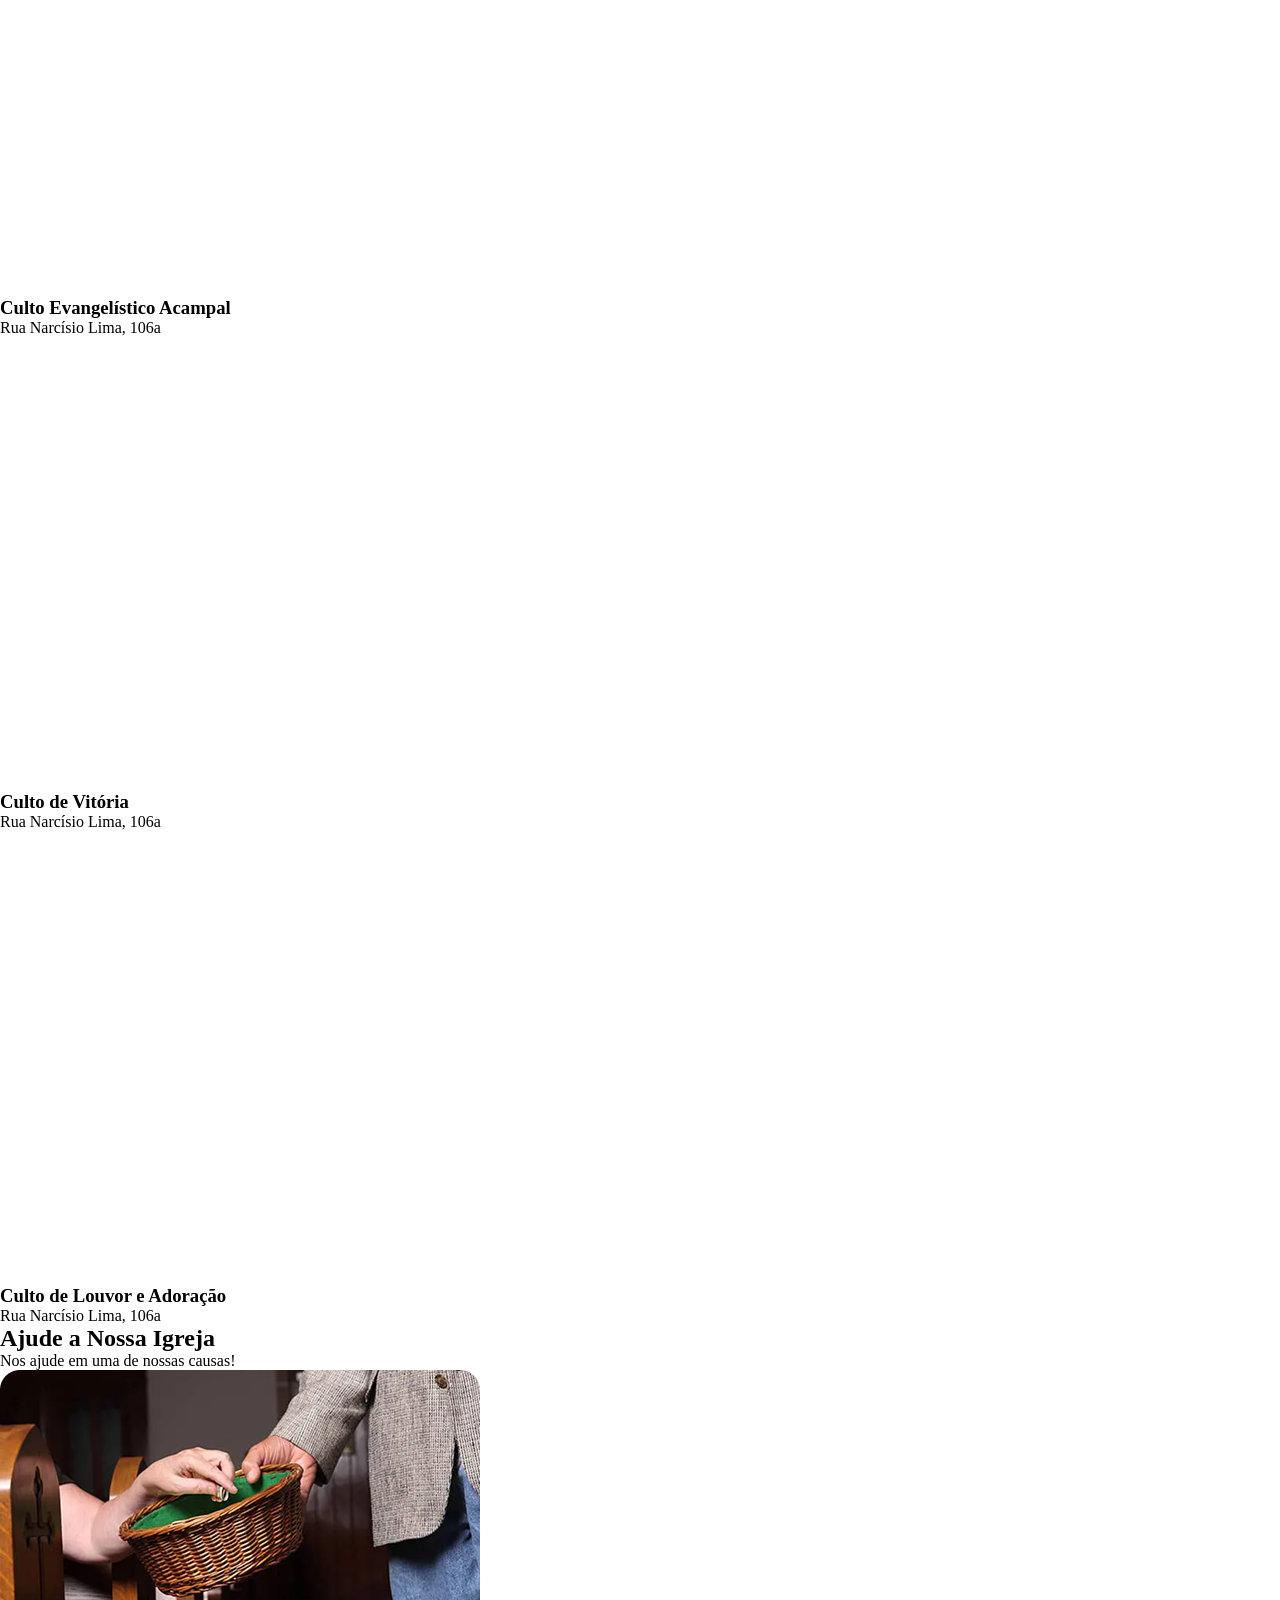
==== commit b010c698: "Adição de Seção de Redes sociais e melhoria na seção de sobre nós" ====
--- a/index.html
+++ b/index.html
@@ -15,12 +15,13 @@
                     <nav>
                         <img id="logo" src="assets/logos/logoippd.svg" alt="logo da Igreja">
                         <div>
-                            <a href="#conteudos" class="menu">Inicio</a>
                             <a href="#secao-sobrenos" class="menu">Sobre Nós</a>
-                            <a href="" class="menu">Contribua Conosco</a>
-                            <a href="" class="menu">Doações</a>
-                        </div>
-                        <a href="" class="menu" id="Faleconosco">Fale Conosco</a>
+                            <a href="#secao-programacoes" class="menu">Nossas Programações</a>
+                            <a href="#secao-doacoes" class="menu">Contribua Conosco</a>
+                            <a href="#secao-redes-sociais" class="menu">Nossas Redes Sociais</a>
+
+                        </div>
+                        <a href="https://wa.me/5585985196511?text=Ol%C3%A1!%20Gostaria%20de%20saber%20mais%20sobre%20a%20Igreja%20IPPD." id="Faleconosco" target="_blank">Fale Conosco</a>
                     </nav>
                 </div>
             </header>
@@ -49,28 +50,41 @@
                             <h2 class="titulo-de-secao" id="secao-sobrenos-titulo">Conheça a nossa casa!</h2>
                             <p class="descricao-de-secao" id="secao-sobrenos-descricao">Veja um pouquinho de nós e sinta o amor em família que temos.</p>
                         </div>
-                        <div id="conteudos-secao-sobrenos">
-                            <div id="conteudo-esquerdo-sobrenos">
-                                <p class="informacao-do-conteudo">Somos uma igreja comprometida com a Palavra de Deus, dedicada a anunciar o Evangelho de Jesus Cristo, fortalecer a fé e transformar vidas por meio do amor de Deus.</p>
-                                <p class="informacao-do-conteudo">Nossa missão é ser uma comunclassade de fé, comunhão e acolhimento, onde pessoas e famílias possam encontrar um ambiente de adoração, aprendizado e crescimento espiritual.</p>
-                                <p class="informacao-do-conteudo">Acreditamos no poder da oração, na importância da comunhão entre os irmãos e no chamado de servir ao próximo.</p>
-                                <p class="informacao-do-conteudo">Por isso, buscamos levar a mensagem de Cristo a todos, promovendo momentos de adoração, ensino bíblico, evangelização e ações que fazem a diferença na comunidade.</p>
-                            </div>
-                            <div id="conteudo-direito-sobrenos">
-                                <div id="container-das-imagens">
-                                    <div id="bloco-das-imagens">
-                                        <img src="assets/imagens-da-Igreja/imagem-da-igreja-1.jpeg" alt="Imagem do Jardim">
-                                        <img src="assets/imagens-da-Igreja/imagem-da-igreja-2.jpeg" alt="Imagem do interior da igreja">
-                                        <img src="assets/imagens-da-Igreja/imagem-da-igreja-3.jpeg" alt="Imagem do jardim">
-                                        <img src="assets/imagens-da-Igreja/imagem-da-igreja-4.jpeg" alt="Imagem da igreja">
-                                        <img src="assets/imagens-da-Igreja/imagem-da-igreja-5.jpeg" alt="Imagem da igreja">
-                                    </div>
-                                    <div id="bloco-das-imagens" aria-hidden="true">
-                                        <img src="assets/imagens-da-Igreja/imagem-da-igreja-1.jpeg" alt="Imagem do Jardim">
-                                        <img src="assets/imagens-da-Igreja/imagem-da-igreja-2.jpeg" alt="Imagem do interior da igreja">
-                                        <img src="assets/imagens-da-Igreja/imagem-da-igreja-3.jpeg" alt="Imagem do jardim">
-                                        <img src="assets/imagens-da-Igreja/imagem-da-igreja-4.jpeg" alt="Imagem da igreja">
-                                        <img src="assets/imagens-da-Igreja/imagem-da-igreja-5.jpeg" alt="Imagem da igreja">
+                        <div id="container-sobrenos">
+                            <div class="conteudos-secao-sobrenos">
+                                <div class="conteudo-esquerdo-sobrenos">
+                                    <img src="assets/imagens-da-Igreja/pastor humberto.png" id="imagem-pastor-humberto" alt="Imagem do pastor Humberto">
+                                </div>
+                                <div id="conteudo-direito-pastor-humberto" >
+                                    <p class="informacao-do-conteudo">Somos uma igreja comprometida com a Palavra de Deus, dedicada a anunciar o Evangelho de Jesus Cristo, fortalecer a fé e transformar vidas por meio do amor de Deus.</p>
+                                    <p class="informacao-do-conteudo">Nossa missão é ser uma comunclassade de fé, comunhão e acolhimento, onde pessoas e famílias possam encontrar um ambiente de adoração, aprendizado e crescimento espiritual.</p>
+                                    <p class="informacao-do-conteudo">Acreditamos no poder da oração, na importância da comunhão entre os irmãos e no chamado de servir ao próximo.</p>
+                                    <p class="informacao-do-conteudo">Por isso, buscamos levar a mensagem de Cristo a todos, promovendo momentos de adoração, ensino bíblico, evangelização e ações que fazem a diferença na comunidade.</p>
+                                </div>
+                            </div>
+                            <div class="conteudos-secao-sobrenos">
+                                <div class="conteudo-esquerdo-sobrenos">
+                                    <p class="informacao-do-conteudo">Somos uma igreja comprometida com a Palavra de Deus, dedicada a anunciar o Evangelho de Jesus Cristo, fortalecer a fé e transformar vidas por meio do amor de Deus.</p>
+                                    <p class="informacao-do-conteudo">Nossa missão é ser uma comunclassade de fé, comunhão e acolhimento, onde pessoas e famílias possam encontrar um ambiente de adoração, aprendizado e crescimento espiritual.</p>
+                                    <p class="informacao-do-conteudo">Acreditamos no poder da oração, na importância da comunhão entre os irmãos e no chamado de servir ao próximo.</p>
+                                    <p class="informacao-do-conteudo">Por isso, buscamos levar a mensagem de Cristo a todos, promovendo momentos de adoração, ensino bíblico, evangelização e ações que fazem a diferença na comunidade.</p>
+                                </div>
+                                <div class="conteudo-direito-sobrenos">
+                                    <div id="container-das-imagens">
+                                        <div id="bloco-das-imagens">
+                                            <img src="assets/imagens-da-Igreja/imagem-da-igreja-1.jpeg" alt="Imagem do Jardim">
+                                            <img src="assets/imagens-da-Igreja/imagem-da-igreja-2.jpeg" alt="Imagem do interior da igreja">
+                                            <img src="assets/imagens-da-Igreja/imagem-da-igreja-3.jpeg" alt="Imagem do jardim">
+                                            <img src="assets/imagens-da-Igreja/imagem-da-igreja-4.jpeg" alt="Imagem da igreja">
+                                            <img src="assets/imagens-da-Igreja/imagem-da-igreja-5.jpeg" alt="Imagem da igreja">
+                                        </div>
+                                        <div id="bloco-das-imagens" aria-hidden="true">
+                                            <img src="assets/imagens-da-Igreja/imagem-da-igreja-1.jpeg" alt="Imagem do Jardim">
+                                            <img src="assets/imagens-da-Igreja/imagem-da-igreja-2.jpeg" alt="Imagem do interior da igreja">
+                                            <img src="assets/imagens-da-Igreja/imagem-da-igreja-3.jpeg" alt="Imagem do jardim">
+                                            <img src="assets/imagens-da-Igreja/imagem-da-igreja-4.jpeg" alt="Imagem da igreja">
+                                            <img src="assets/imagens-da-Igreja/imagem-da-igreja-5.jpeg" alt="Imagem da igreja">
+                                        </div>
                                     </div>
                                 </div>
                             </div>
@@ -204,8 +218,70 @@
                                     </div>
                                 </div>
                             </div>
-
-                        </div>
+                        </div>
+                    </div>
+            </section>
+            <section id="secao-doacoes">
+                <div class="container">
+                    <div class="header-secao" id="header-secao-doacoes">
+                        <h2 class="titulo-de-secao" id="secao-doacoes-titulo">Ajude  a Nossa Igreja</h2>
+                        <p class="descricao-de-secao" id="secao-doacoes-descricao">Nos ajude em uma de nossas causas!</p>
+                    </div>
+                    <div id="Bloco-doacoes">
+                        <div class="conteudos-doacoes" id="linha1">
+                            <article class="card-doacoes">
+                                <img class="imagem-doacoes" src="assets/imagens-doacoes/dizimos.png" alt="Imagem ilustrativa de doação/dízimo">
+                                <div class="informacoes-card">
+                                    <div>
+                                        <h3 class="titulo-doacao">Dízimos e Ofertas</h3>
+                                        <p class="descricao-doacao">Lorem, ipsum dolor sit amet consectetur adipisicing elit. Quos distinctio similique vitae eos nihil amet quaerat, reiciendis molestiae ducimus alias voluptate esse consequuntur cumque adipisci velit id pariatur, illum consequatur.</p>
+                                    </div>
+                                    <div class="bloco-qrcode">
+                                        <img class="imagem-qrcode" src="assets/imagens-doacoes/qrcodes/qrcode-doacao.png" alt="Qr-code para Dízimos e ofertas">
+                                        <p>Chave pix: 999999999</p>
+                                    </div>
+                                </div>
+                            </article>
+                            <article class="card-doacoes">
+                                <img class="imagem-doacoes" src="assets/imagens-doacoes/dizimos.png" alt="Imagem ilustrativa de doação/dízimo">
+                                <div class="informacoes-card">
+                                    <div>
+                                        <h3 class="titulo-doacao">Reforma do Muro</h3>
+                                        <p class="descricao-doacao">Lorem, ipsum dolor sit amet consectetur adipisicing elit. Quos distinctio similique vitae eos nihil amet quaerat, reiciendis molestiae ducimus alias voluptate esse consequuntur cumque adipisci velit id pariatur, illum consequatur.</p>
+                                    </div>
+                                    <div class="bloco-qrcode">
+                                        <img class="imagem-qrcode" src="assets/imagens-doacoes/qrcodes/qrcode-doacao.png" alt="Qr-code para Dízimos e ofertas">
+                                        <p>Chave pix: 999999999</p>
+                                    </div>
+                                </div>
+                            </article>
+                            <article class="card-doacoes">
+                                <img class="imagem-doacoes" src="assets/imagens-doacoes/dizimos.png" alt="Imagem ilustrativa de doação/dízimo">
+                                <div class="informacoes-card">
+                                    <div>
+                                        <h3 class="titulo-doacao">Reforma da creche <br> das crianças</h3>
+                                        <p class="descricao-doacao">Lorem, ipsum dolor sit amet consectetur adipisicing elit. Quos distinctio similique vitae eos nihil amet quaerat, reiciendis molestiae ducimus alias voluptate esse consequuntur cumque adipisci velit id pariatur, illum consequatur.</p>
+                                    </div>
+                                    <div class="bloco-qrcode">
+                                        <img class="imagem-qrcode" src="assets/imagens-doacoes/qrcodes/qrcode-doacao.png" alt="Qr-code para Dízimos e ofertas">
+                                        <p>Chave pix: 999999999</p>
+                                    </div>
+                                </div>
+                            </article>
+                        </div>
+                    </div>
+                </div>
+            </section>
+            <section id="secao-redes-sociais">
+                <div class="container">
+                    <div class="header-secao" id="header-secao-redes-sociais">
+                        <h2 class="titulo-de-secao" id="secao-redes-sociais-titulo">Nos visite em nossas redes sociais!</h2>
+                    </div>
+                    <div id="redes-sociais">
+                        <a href="https://www.youtube.com/@ippd-igrejademilagres1979" target="_blank"><i class="fa-brands fa-youtube"></i></a>
+                        <a href="https://www.instagram.com/igrejado_monte?lqvp=MTZseTd0Zzk0NHE4Mw==" target="_blank"><i class="fa-brands fa-square-instagram"></i></a>
+                        <a href="" target="_blank"><i class="fa-brands fa-square-facebook"></i></a>
+                        <a href="https://wa.me/5585985196511?text=Ol%C3%A1!%20Gostaria%20de%20saber%20mais%20sobre%20a%20Igreja%20IPPD." target="_blank"><i class="fa-brands fa-square-whatsapp" ></i></a>
                     </div>
             </section>
     </main>
--- a/style.css
+++ b/style.css
@@ -7,6 +7,7 @@
     margin: 0;
     padding: 0;
 }
+@media (min-width: 1440px) {
 .container{
     width: 100%;
     max-width: 1440px;
@@ -42,12 +43,20 @@
     margin: auto 10px;
     font-weight: 900;
 }
+.menu:hover{
+    border-bottom: 1px solid rgb(255, 255, 255);
+}
 #Faleconosco{
     background-color: white;
     color: rgb(0, 119, 255) ;
     padding: 10px 20px;
     border-radius: 20px;
     font-weight: bold;
+    font-family: 'Manrope';
+    font-size: 16px;
+    text-decoration: none;
+    margin: auto 10px;
+    font-weight: 900;
 }
 #Faleconosco:hover{
     color: white;
@@ -150,6 +159,7 @@
 .fa-solid{
     font-size: 26px;
 }
+
 .header-secao{
     margin: auto;
     text-align: center;
@@ -159,33 +169,55 @@
 }
 .titulo-de-secao{
     font-family: "Manrope";
-    font-size: 55px;
+    font-size: 50px;
+    font-weight: 1000;
 }
 .descricao-de-secao{
     font-family: "Manrope";
+    font-size: 22px;
+}
+.informacao-do-conteudo{
+    font-family: "Manrope";
     font-size: 28px;
-}
-.informacao-do-conteudo{
-    font-family: "Manrope";
-    font-size: 30px;
     font-weight: 500;
     text-align: justify;
 }
-#conteudos-secao-sobrenos{
-    display: flex;
+#container-sobrenos{
+    display: flex;
+    flex: 1;
+    flex-direction: column;
+    gap: 60px;
+    padding-top: 20px;
+}
+.conteudos-secao-sobrenos{
+    display: flex;
+    flex: 1;
     align-items: center;
     justify-content: space-between;
     gap: 40px;
     overflow: hidden;
 }
-#conteudo-esquerdo-sobrenos{
+#imagem-pastor-humberto{
+    width: 100%;
+    max-width: 500px;
+    height: auto;
+}
+#conteudo-direito-pastor-humberto{
     flex: 0 0 50%;
     display: flex;
     margin-top: 25px;
     flex-direction: column;
     gap: 40px;
 }
-#conteudo-direito-sobrenos{
+.conteudo-esquerdo-sobrenos{
+    flex: 0 0 50%;
+    display: flex;
+    margin-top: 25px;
+    flex-direction: column;
+    gap: 40px;
+    align-items: center;
+}
+.conteudo-direito-sobrenos{
     flex: 1;
     overflow: hidden;
     position: relative;
@@ -242,7 +274,7 @@
 }
 
 /* Pausa quando o usuário passa o mouse */
-#conteudo-direito-sobrenos:hover #container-das-imagens {
+.conteudo-direito-sobrenos:hover #container-das-imagens {
     animation-play-state: paused;
 }
 
@@ -259,13 +291,6 @@
 
     #bloco-das-imagens img {
         height: 220px;
-    }
-}
-
-/* Respeita usuários que preferem menos movimento */
-@media (prefers-reduced-motion: reduce) {
-    #container-das-imagens {
-        animation: none;
     }
 }
 
@@ -431,9 +456,6 @@
     min-width: 0;
     overflow: hidden;
 
-    border-radius: 20px;
-
-    background: #1e1834;
     border: 1px solid rgba(255,255,255,0.06);
 }
 @media (max-width: 1024px) {
@@ -476,4 +498,133 @@
     letter-spacing: -4%;
 }
 
-
+#secao-doacoes{
+    background-color: #110C29;
+}
+#header-secao-doacoes{
+    color: white;
+
+}
+#Bloco-doacoes{
+    display: flex;
+    flex: 1;
+    flex-direction: column;
+}
+.conteudos-doacoes{
+    display: flex;
+    flex: 1;
+    flex-direction: row;
+    gap: 20px;
+}
+.card-doacoes{
+    display: flex;
+    flex-direction: column;
+    background-color: #ffffff0c;
+    backdrop-filter: blur(10px);
+    -webkit-backdrop-filter: blur(10px);
+    border: 1px solid rgba(255, 255, 255, 0.3);
+    border-radius: 20px;
+    color: white;
+    padding: 10px;
+    width: 100%;
+    gap: 10px;
+
+    flex: 0 0 calc((100% - (2 * var(--card-gap))) / 3);
+
+    min-width: 0;
+    overflow: hidden;
+
+    border: 1px solid rgba(255,255,255,0.06);
+}
+.informacoes-card{
+    display: flex;
+    flex: 1;
+    flex-direction: row;
+}
+.titulo-doacao{
+    color: white;
+    font-family: "Manrope";
+    font-size: 26px;
+    font-weight: bolder;
+    line-height: 116%;
+    letter-spacing: -4%;
+}
+.descricao-programacao{
+    color: white;
+    font-family: "Manrope";
+    font-size: 16px;
+    font-weight: bolder;
+    line-height: 116%;
+    letter-spacing: -4%;
+}
+.imagem-doacoes{
+    width: 100%;
+    height: 250px;
+    border-radius: 20px;
+}
+.bloco-qrcode{
+    text-align: center;
+    font-family: "Manrope";
+    font-size: 15px;
+}
+#secao-redes-sociais{
+    display: flex;
+    flex: 1;
+    flex-direction: column;
+    background-color: rgb(0, 0, 0);
+    backdrop-filter: blur(10px);
+    -webkit-backdrop-filter: blur(10px);
+}
+#header-secao-redes-sociais{
+    color: white;
+}
+#redes-sociais{
+    display: flex;
+    flex: 1;
+    flex-direction: row;
+    gap: 30px;
+    align-items: center;
+    width: 100%;
+    margin: auto;
+    justify-content: center;
+    padding: 20px 0;
+}
+#redes-sociais i{
+    color: white;
+    font-size: 40px;
+}
+#redes-sociais i:hover{
+    color: rgb(0, 149, 255);
+}
+}
+@media (max-width: 600px) {
+.container{
+    width: 100%;
+    max-width: 600px;
+    margin: 0 auto;
+    padding: 20px 20px;
+    box-sizing: border-box;
+}
+header{
+    display: flex;
+    flex: 1;
+    flex-direction: row;
+    position: absolute;
+    width: 100%;
+    background-color: rgba(250, 250, 250, 0.239);
+    backdrop-filter: blur(10px);
+    -webkit-backdrop-filter: blur(10px);
+}
+nav{
+    margin: auto;
+    display: flex;
+    gap: 50px;
+}
+nav > div {
+    margin: auto ;
+}
+#logo{
+    width: 60px;
+    height: 60px;
+}
+}
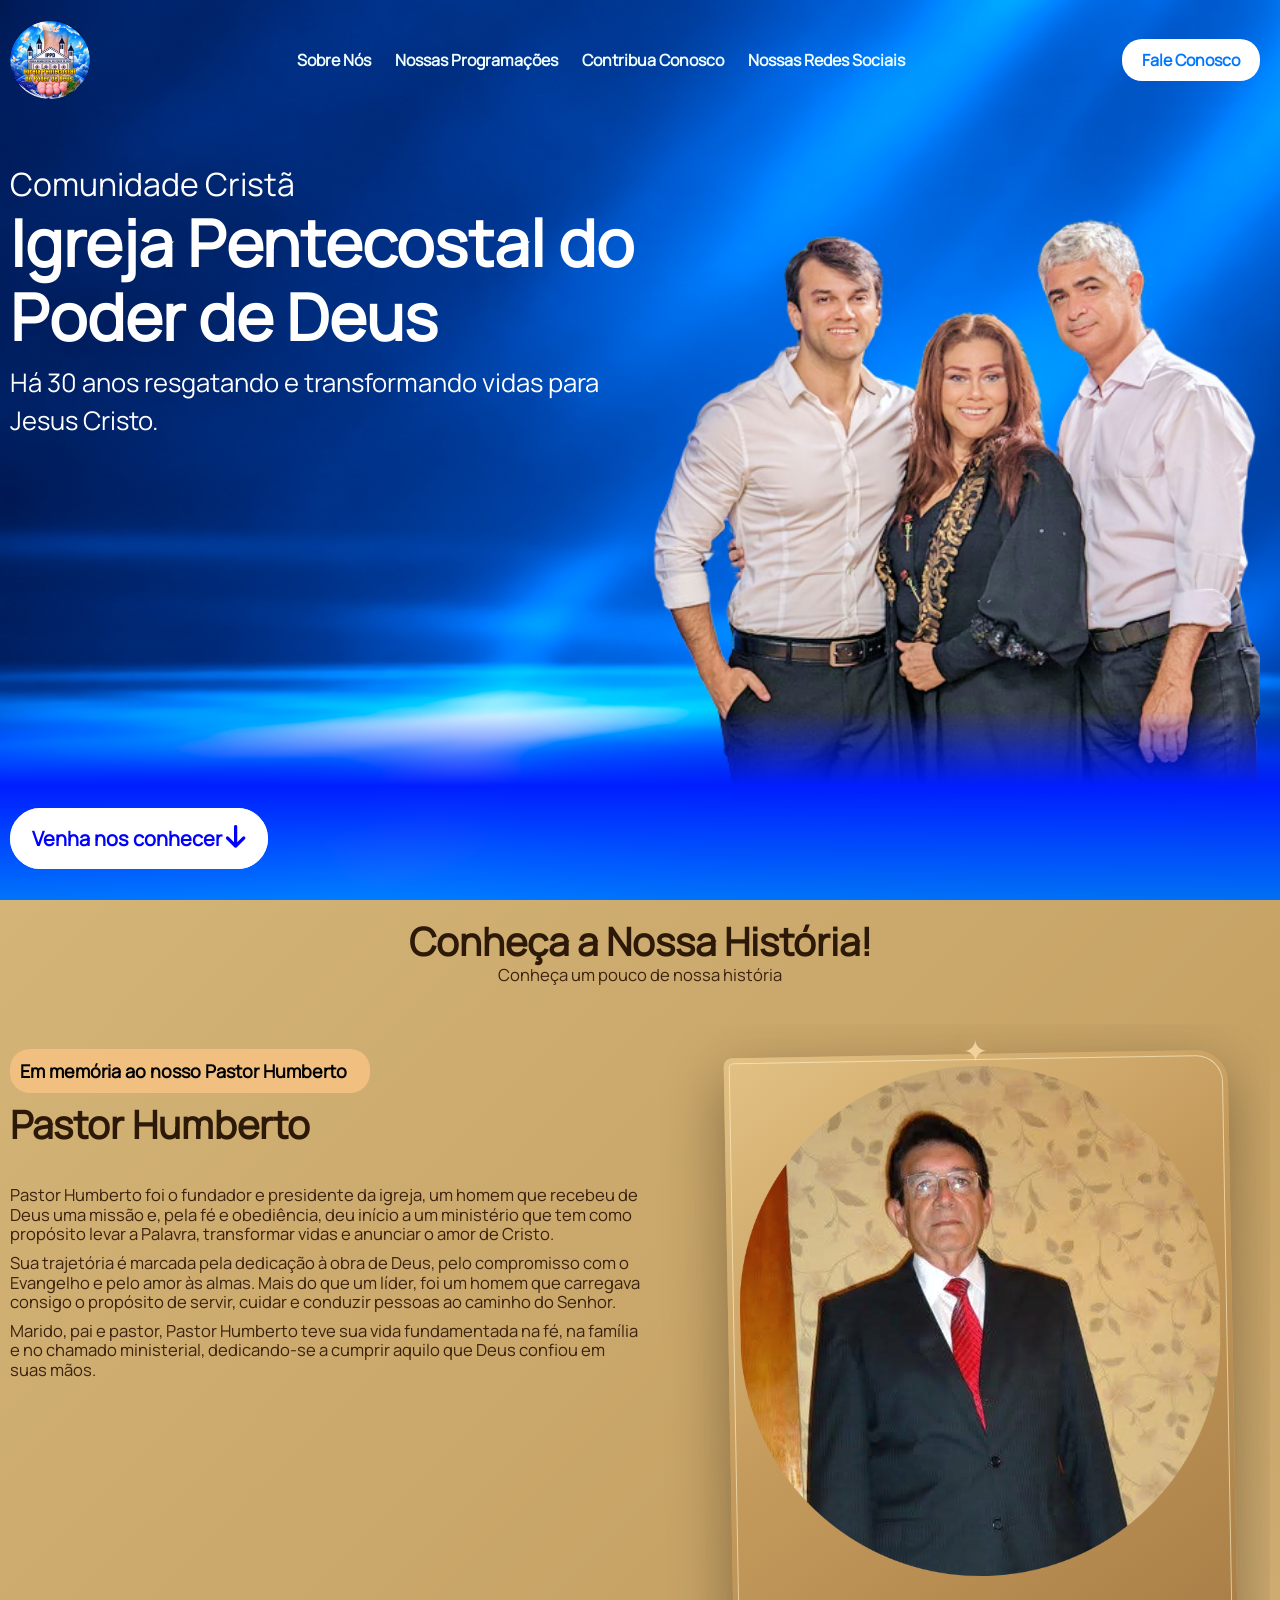
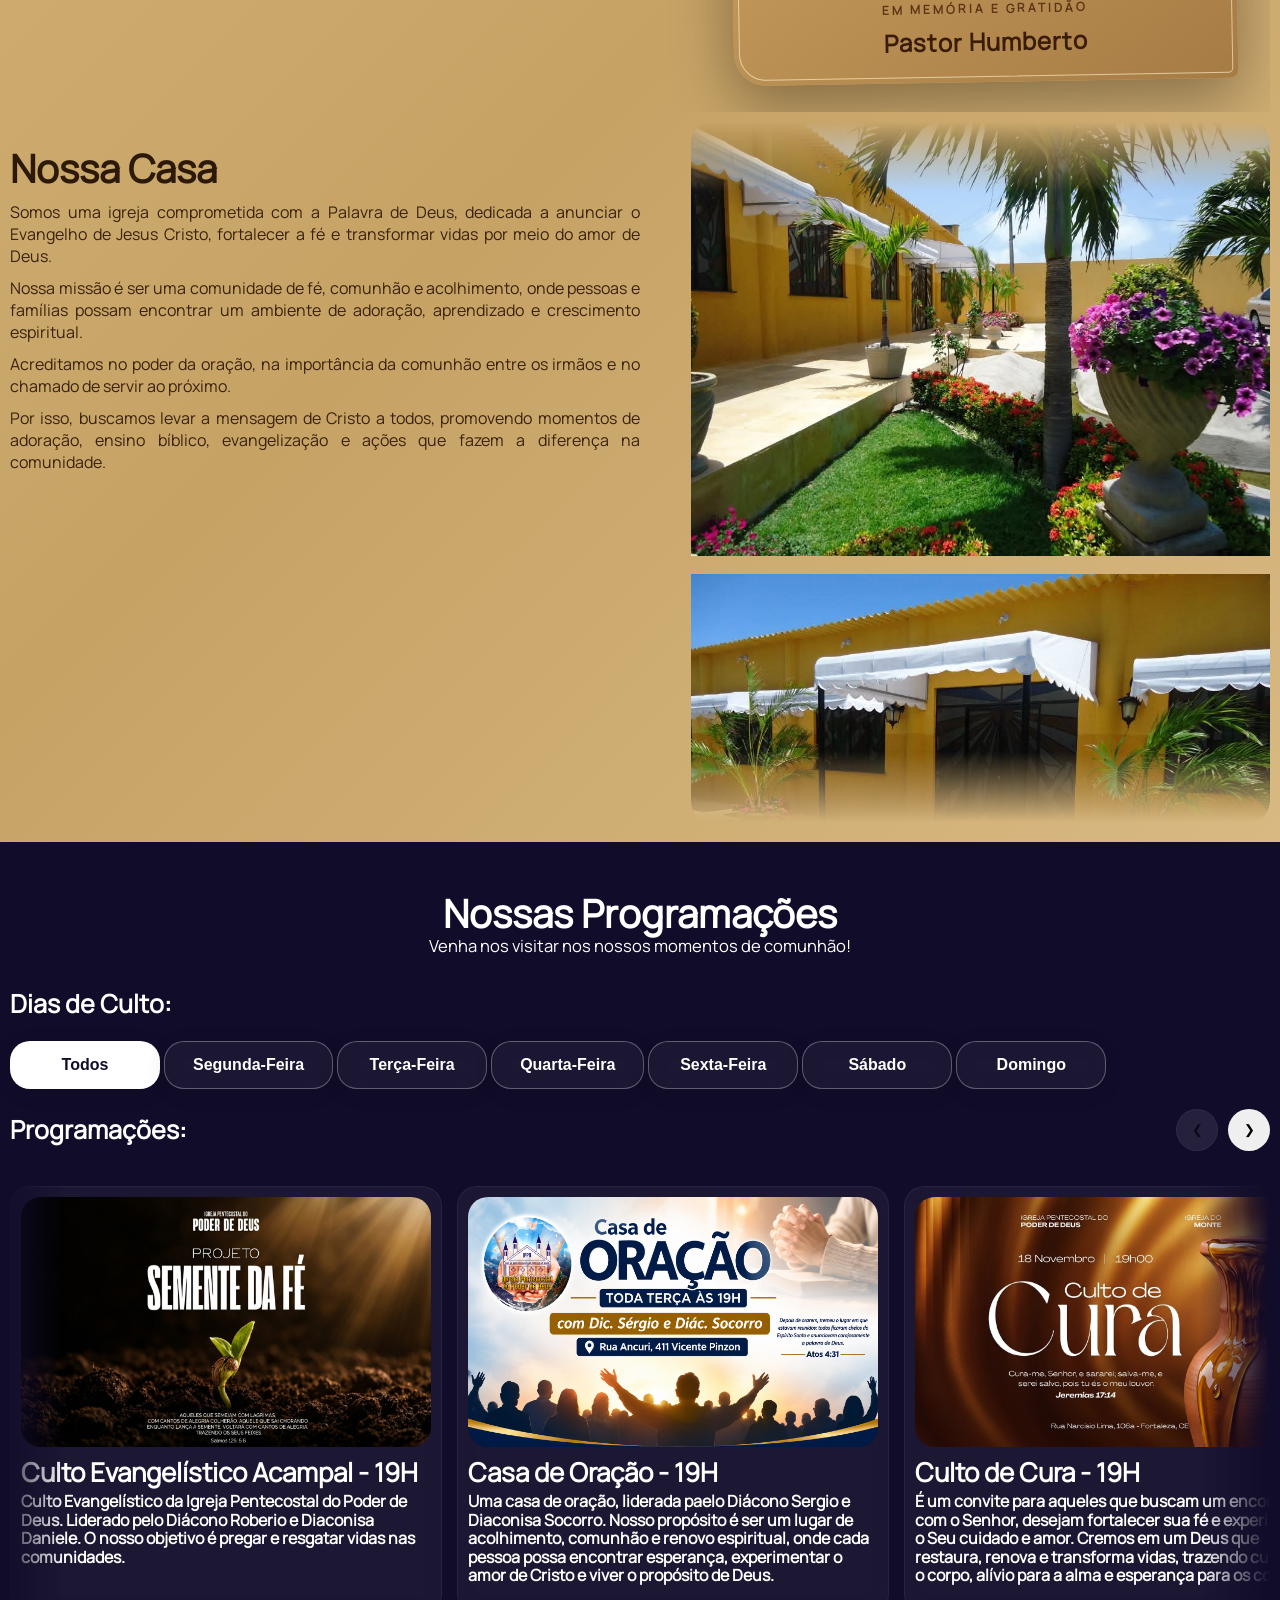
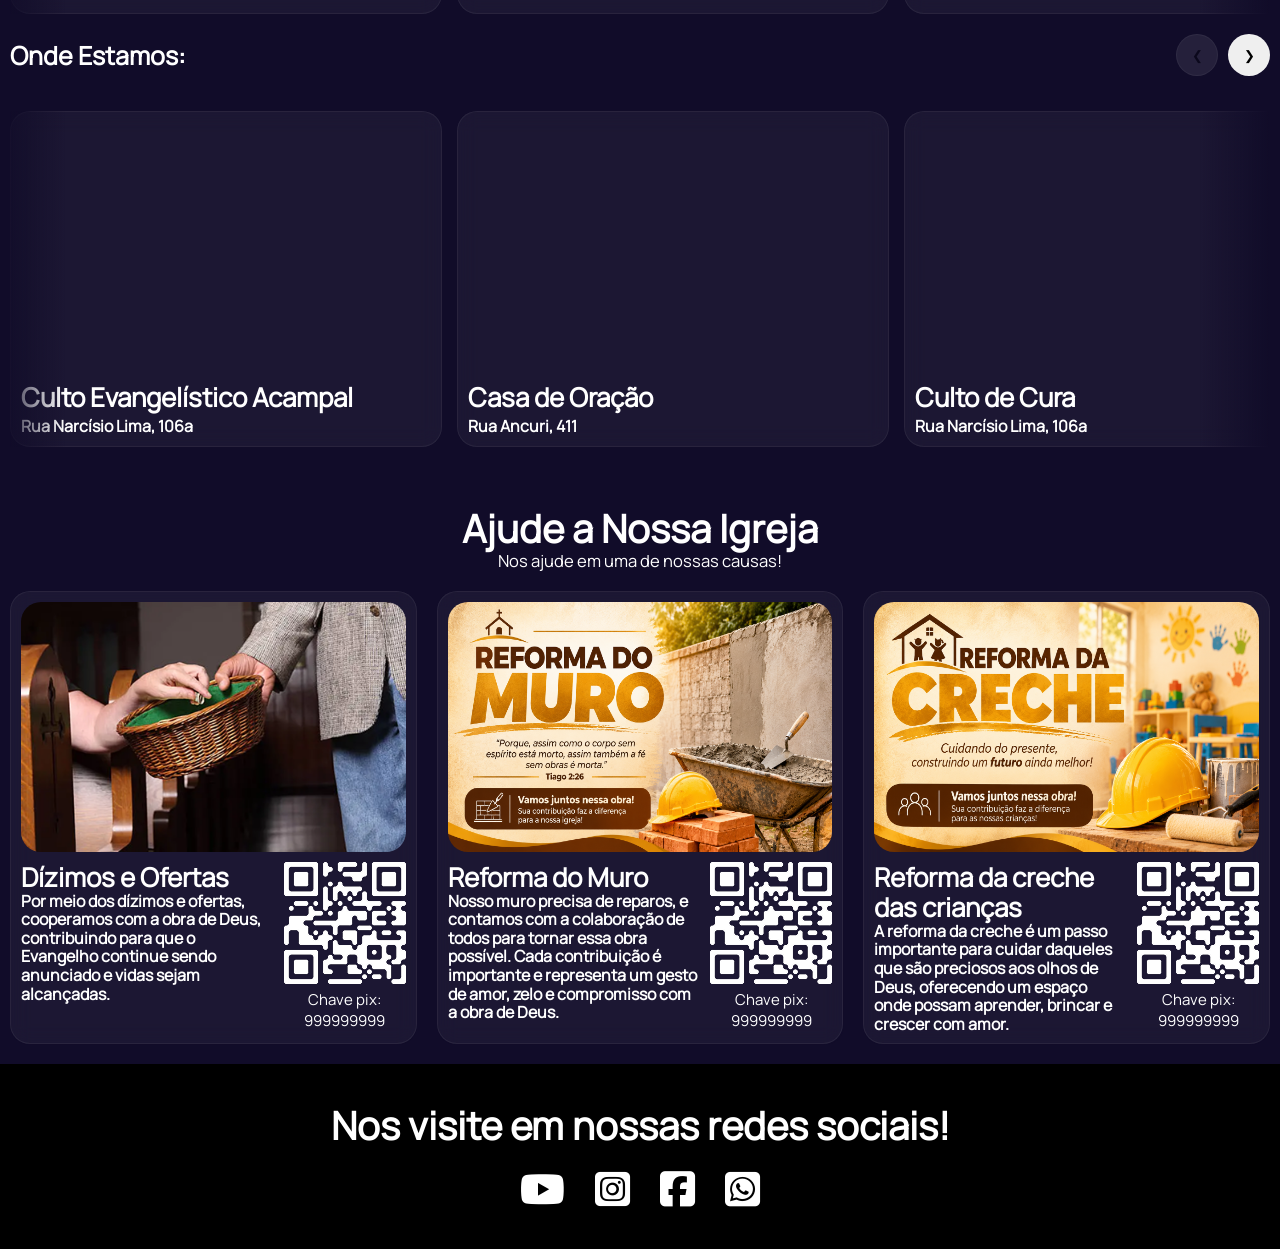
==== commit d6dd5faa: "Melhoria de layout + Limpeza de código + Criação de estrutura para celulares" ====
--- a/index.html
+++ b/index.html
@@ -3,6 +3,12 @@
 <head>
     <meta charset="UTF-8">
     <meta name="viewport" content="width=device-width, initial-scale=1.0">
+    <script>
+        const isMobile = window.matchMedia('(max-width: 768px)').matches;
+            if (isMobile) {
+                window.location.replace('./mobile/mobile.html');
+            }
+    </script>
     <link rel="stylesheet" href="style.css">
     <link rel="stylesheet" href="https://cdnjs.cloudflare.com/ajax/libs/font-awesome/6.7.2/css/all.min.css"
 />    <title>Igreja IPPD</title>
@@ -39,46 +45,54 @@
                     </div>
                 </div>
                 <div id="conteudo-direito" class="container">
-                    <img id="img-banner" src="assets/backgrounds/pastores(2).png" alt="imagem dos pastores">
+                    <img id="img-banner" src="assets/backgrounds/pastores.png" alt="imagem dos pastores">
                 </div>
             </div>
         </section>
         <div id="principal"></div>        
                 <section id="secao-sobrenos">
+                     <div class="header-secao">
+                        <h2 class="titulo-de-secao">Conheça a Nossa História!</h2>
+                        <p class="descricao-de-secao" >Conheça um pouco de nossa história</p>
+                    </div>
                     <div class="container">
-                        <div class="header-secao" id="header-secao-sobrenos">
-                            <h2 class="titulo-de-secao" id="secao-sobrenos-titulo">Conheça a nossa casa!</h2>
-                            <p class="descricao-de-secao" id="secao-sobrenos-descricao">Veja um pouquinho de nós e sinta o amor em família que temos.</p>
-                        </div>
                         <div id="container-sobrenos">
                             <div class="conteudos-secao-sobrenos">
                                 <div class="conteudo-esquerdo-sobrenos">
-                                    <img src="assets/imagens-da-Igreja/pastor humberto.png" id="imagem-pastor-humberto" alt="Imagem do pastor Humberto">
-                                </div>
-                                <div id="conteudo-direito-pastor-humberto" >
+                                    <p id="span-destaque-sobrenos">Em memória ao nosso Pastor Humberto</p>
+                                    <h3 class="subtitulo-secao">Pastor Humberto</h3> <br>
+                                    <p class="descricao-secao">Pastor Humberto foi o fundador e presidente da igreja, um homem que recebeu de Deus uma missão e, pela fé e obediência, deu início a um ministério que tem como propósito levar a Palavra, transformar vidas e anunciar o amor de Cristo.</p> 
+                                    <p class="descricao-secao">Sua trajetória é marcada pela dedicação à obra de Deus, pelo compromisso com o Evangelho e pelo amor às almas. Mais do que um líder, foi um homem que carregava consigo o propósito de servir, cuidar e conduzir pessoas ao caminho do Senhor.</p> 
+                                    <p class="descricao-secao">Marido, pai e pastor, Pastor Humberto teve sua vida fundamentada na fé, na família e no chamado ministerial, dedicando-se a cumprir aquilo que Deus confiou em suas mãos.</p>
+                                </div>
+                                <div class="pastor-imagem-container">
+                                    <div class="pastor-imagem-moldura">
+                                        <img id="imagem-homenagem" src="assets/imagens-da-Igreja/pastor humberto.png" alt="Retrato do Pastor Humberto">
+                                        <div class="legenda-homenagem">
+                                            <span>Em memória e gratidão</span>
+                                            <h4>Pastor Humberto</h4>
+                                        </div>
+                                    </div>
+                                </div>
+                            </div>
+                            <div class="conteudos-secao-sobrenos">
+                                <div class="conteudo-esquerdo-sobrenos">
+                                    <h3 class="subtitulo-secao">Nossa Casa</h3> 
                                     <p class="informacao-do-conteudo">Somos uma igreja comprometida com a Palavra de Deus, dedicada a anunciar o Evangelho de Jesus Cristo, fortalecer a fé e transformar vidas por meio do amor de Deus.</p>
-                                    <p class="informacao-do-conteudo">Nossa missão é ser uma comunclassade de fé, comunhão e acolhimento, onde pessoas e famílias possam encontrar um ambiente de adoração, aprendizado e crescimento espiritual.</p>
+                                    <p class="informacao-do-conteudo">Nossa missão é ser uma comunidade de fé, comunhão e acolhimento, onde pessoas e famílias possam encontrar um ambiente de adoração, aprendizado e crescimento espiritual.</p>
                                     <p class="informacao-do-conteudo">Acreditamos no poder da oração, na importância da comunhão entre os irmãos e no chamado de servir ao próximo.</p>
                                     <p class="informacao-do-conteudo">Por isso, buscamos levar a mensagem de Cristo a todos, promovendo momentos de adoração, ensino bíblico, evangelização e ações que fazem a diferença na comunidade.</p>
                                 </div>
-                            </div>
-                            <div class="conteudos-secao-sobrenos">
-                                <div class="conteudo-esquerdo-sobrenos">
-                                    <p class="informacao-do-conteudo">Somos uma igreja comprometida com a Palavra de Deus, dedicada a anunciar o Evangelho de Jesus Cristo, fortalecer a fé e transformar vidas por meio do amor de Deus.</p>
-                                    <p class="informacao-do-conteudo">Nossa missão é ser uma comunclassade de fé, comunhão e acolhimento, onde pessoas e famílias possam encontrar um ambiente de adoração, aprendizado e crescimento espiritual.</p>
-                                    <p class="informacao-do-conteudo">Acreditamos no poder da oração, na importância da comunhão entre os irmãos e no chamado de servir ao próximo.</p>
-                                    <p class="informacao-do-conteudo">Por isso, buscamos levar a mensagem de Cristo a todos, promovendo momentos de adoração, ensino bíblico, evangelização e ações que fazem a diferença na comunidade.</p>
-                                </div>
                                 <div class="conteudo-direito-sobrenos">
                                     <div id="container-das-imagens">
-                                        <div id="bloco-das-imagens">
+                                        <div class="bloco-das-imagens">
                                             <img src="assets/imagens-da-Igreja/imagem-da-igreja-1.jpeg" alt="Imagem do Jardim">
                                             <img src="assets/imagens-da-Igreja/imagem-da-igreja-2.jpeg" alt="Imagem do interior da igreja">
                                             <img src="assets/imagens-da-Igreja/imagem-da-igreja-3.jpeg" alt="Imagem do jardim">
                                             <img src="assets/imagens-da-Igreja/imagem-da-igreja-4.jpeg" alt="Imagem da igreja">
                                             <img src="assets/imagens-da-Igreja/imagem-da-igreja-5.jpeg" alt="Imagem da igreja">
                                         </div>
-                                        <div id="bloco-das-imagens" aria-hidden="true">
+                                        <div class="bloco-das-imagens" aria-hidden="true">
                                             <img src="assets/imagens-da-Igreja/imagem-da-igreja-1.jpeg" alt="Imagem do Jardim">
                                             <img src="assets/imagens-da-Igreja/imagem-da-igreja-2.jpeg" alt="Imagem do interior da igreja">
                                             <img src="assets/imagens-da-Igreja/imagem-da-igreja-3.jpeg" alt="Imagem do jardim">
@@ -94,8 +108,8 @@
                 <section id="secao-programacoes">
                     <div class="container">
                         <div class="header-secao" id="header-secao-programacoes">
-                            <h2 class="titulo-de-secao" id="secao-programacoes-titulo">Nossas Programações</h1>
-                            <p class="descricao-de-secao" id="secao-programacoes-descricao">Venha nos visitar nos nossos momentos de comunhão!</p>
+                            <h2 class="titulo-de-secao" id="titulo-programacao-header">Nossas Programações</h2>
+                            <p class="descricao-de-secao" id="descricao-programacao-header">Venha nos visitar nos nossos momentos de comunhão!</p>
                         </div>
                         <div id="conteudos-secao-programacoes">
                             <div class="container-componentes" id="seção-de-botoes-das-programacoes">
@@ -105,6 +119,7 @@
                                 <div>
                                     <button class="botoes-de-opcoes active" type="button" data-dia="Todos"> Todos</button>
                                     <button class="botoes-de-opcoes" type="button" data-dia="Segunda-Feira"> Segunda-Feira</button>
+                                    <button class="botoes-de-opcoes" type="button" data-dia="Terca-Feira"> Terça-Feira</button>
                                     <button class="botoes-de-opcoes" type="button" data-dia="Quarta-Feira"> Quarta-Feira</button>
                                     <button class="botoes-de-opcoes" type="button" data-dia="Sexta-Feira"> Sexta-Feira</button>
                                     <button class="botoes-de-opcoes" type="button" data-dia="Sabado"> Sábado</button>
@@ -126,39 +141,40 @@
                                 
                                 <div id="programacoes-carousel" class="carrossel">
                                     <div class="container-grupos-de-itens-de-programacoes">
-                                        <article class="item-de-programacao" data-dia="Segunda-Feira">
+                                        <article class="item-de-programacao" data-dia="Segunda-Feira Sexta-Feira">
                                             <img class="imagem-programacoes" src="assets/imagnes-programacoes/semente-da-fe.jpeg" alt="Imagem da programação">
                                                 <div class="bloco-de-textos-de-programacoes">
-                                                    <h3 class="titulo-programacao">Culto Evangelístico Acampal</h3>
-                                                    <p class="descricao-programacao">Lorem ipsum dolor sit amet consectetur adipisicing elit. Quae quasi aliquam cupiditate ratione dolores illum maiores pariatur quis provident corporis sed minima nesciunt, vitae sint veritatis nemo tenetur fugit voluptas!</p>
+                                                    <h3 class="titulo-programacao">Culto Evangelístico Acampal - 19H</h3>
+                                                    <p class="descricao-programacao">Culto Evangelístico da Igreja Pentecostal do Poder de Deus. Liderado pelo Diácono Roberio e Diaconisa Daniele. O nosso objetivo é pregar e resgatar vidas nas comunidades.</p>
+                                                </div>
+                                        </article>
+                                        <article class="item-de-programacao" data-dia="Terca-Feira">
+                                            <img class="imagem-programacoes" src="assets/imagnes-programacoes/casa-de-oracao.png" alt="Imagem da programação">
+                                                <div class="bloco-de-textos-de-programacoes">
+                                                    <h3 class="titulo-programacao">Casa de Oração - 19H</h3>
+                                                    <p class="descricao-programacao">Uma casa de oração, liderada paelo Diácono Sergio e Diaconisa Socorro. Nosso propósito é ser um lugar de acolhimento, comunhão e renovo espiritual, onde cada pessoa possa encontrar esperança, experimentar o amor de Cristo e viver o propósito de Deus.</p>
                                                 </div>
                                         </article>
                                         <article class="item-de-programacao" data-dia="Quarta-Feira">
                                             <img class="imagem-programacoes" src="assets/imagnes-programacoes/culto-de-cura.jpeg" alt="Imagem da programação">
                                                 <div class="bloco-de-textos-de-programacoes">
-                                                    <h3 class="titulo-programacao">Culto de Cura</h3>
-                                                    <p class="descricao-programacao">Lorem ipsum dolor sit amet consectetur adipisicing elit. Quae quasi aliquam cupiditate ratione dolores illum maiores pariatur quis provident corporis sed minima nesciunt, vitae sint veritatis nemo tenetur fugit voluptas!</p>
-                                                </div>
-                                        </article>
-                                        <article class="item-de-programacao" data-dia="Sexta-Feira">
-                                            <img class="imagem-programacoes" src="assets/imagnes-programacoes/semente-da-fe.jpeg" alt="Imagem da programação">
-                                            <div class="bloco-de-textos-de-programacoes">
-                                                <h3 class="titulo-programacao">Culto Evangelístico Acampal</h3>
-                                                <p class="descricao-programacao">Lorem ipsum dolor sit amet consectetur adipisicing elit. Quae quasi aliquam cupiditate ratione dolores illum maiores pariatur quis provident corporis sed minima nesciunt, vitae sint veritatis nemo tenetur fugit voluptas!</p>
-                                            </div>
-                                        </article>
+                                                    <h3 class="titulo-programacao">Culto de Cura - 19H</h3>
+                                                    <p class="descricao-programacao">É um convite para aqueles que buscam um encontro com o Senhor, desejam fortalecer sua fé e experimentar o Seu cuidado e amor. Cremos em um Deus que restaura, renova e transforma vidas, trazendo cura para o corpo, alívio para a alma e esperança para os corações.</p>
+                                                </div>
+                                        </article>
+                                        
                                         <article class="item-de-programacao" data-dia="Sabado">
                                             <img class="imagem-programacoes" src="assets/imagnes-programacoes/culto-de-vitoria.jpeg" alt="Imagem da programacao">
                                                 <div class="bloco-de-textos-de-programacoes">
-                                                    <h3 class="titulo-programacao">Culto de Vitória</h3>
-                                                    <p class="descricao-programacao">Lorem ipsum dolor sit amet consectetur adipisicing elit. Quae quasi aliquam cupiditate ratione dolores illum maiores pariatur quis provident corporis sed minima nesciunt, vitae sint veritatis nemo tenetur fugit voluptas!</p>
+                                                    <h3 class="titulo-programacao">Culto de Vitória- 19H</h3>
+                                                    <p class="descricao-programacao">Um momento para reconhecer que, mesmo diante das lutas e desafios, o Senhor permanece conosco, nos sustenta e nos conduz à vitória. Cremos que, pela fé, podemos superar obstáculos e testemunhar o poder e a grandeza de Deus em nossas vidas.</p>
                                                 </div>
                                         </article>
                                         <article class="item-de-programacao" data-dia="Domingo">
                                             <img class="imagem-programacoes" src="assets/imagnes-programacoes/culto-de-louvor.jpeg" alt="Imagem da programação">
                                             <div class="bloco-de-textos-de-programacoes">
-                                                <h3 class="titulo-programacao">Culto de Louvor e Adoração</h3>
-                                                <p class="descricao-programacao">Lorem ipsum dolor sit amet consectetur adipisicing elit. Quae quasi aliquam cupiditate ratione dolores illum maiores pariatur quis provident corporis sed minima nesciunt, vitae sint veritatis nemo tenetur fugit voluptas!</p>
+                                                <h3 class="titulo-programacao">Culto de Louvor e Adoração - 17h30</h3>
+                                                <p class="descricao-programacao">Um momento dedicado a exaltar o nome do Senhor, reconhecer Sua grandeza e entregar a Ele toda honra e glória. Uma noite de profunda comunhão com Deus, onde, por meio de louvores, adoração e Sua Palavra, buscamos sentir Sua presença, renovar nossa fé e nos aproximar ainda mais do Seu coração.</p>
                                             </div>
                                         </article>
                                     </div>
@@ -180,26 +196,26 @@
                                 
                                 <div id="enderecos-carousel" class="carrossel">
                                     <div class="container-grupos-de-itens-de-programacoes">
-                                        <article class="item-de-programacao" data-dia="Segunda-Feira">
+                                        <article class="item-de-programacao" data-dia="Segunda-Feira Sexta-Feira">
                                             <iframe class="imagem-programacoes" src="https://www.google.com/maps/embed?pb=!1m18!1m12!1m3!1d127404.35350702547!2d-38.53471280355119!3d-3.725717517465873!2m3!1f0!2f0!3f0!3m2!1i1024!2i768!4f13.1!3m3!1m2!1s0x7c747c8b64e25b9%3A0xce721f505ecc7b88!2sIgreja%20Pentecostal%20do%20Poder%20de%20Deus!5e0!3m2!1spt-BR!2sbr!4v1795231867429!5m2!1spt-BR!2sbr" width="600" height="450" style="border:0;" allowfullscreen="" loading="lazy" referrerpolicy="strict-origin-when-cross-origin"></iframe>                                                
                                                 <div class="bloco-de-textos-de-programacoes">
                                                     <h3 class="titulo-programacao">Culto Evangelístico Acampal</h3>
                                                     <p class="descricao-programacao">Rua Narcísio Lima, 106a</p>
                                                 </div>
                                         </article>
+                                        <article class="item-de-programacao" data-dia="Terca-Feira">
+                                            <iframe class="imagem-programacoes" src="https://www.google.com/maps/embed?pb=!1m18!1m12!1m3!1d127404.35350702547!2d-38.53471280355119!3d-3.725717517465873!2m3!1f0!2f0!3f0!3m2!1i1024!2i768!4f13.1!3m3!1m2!1s0x7c747c8b64e25b9%3A0xce721f505ecc7b88!2sIgreja%20Pentecostal%20do%20Poder%20de%20Deus!5e0!3m2!1spt-BR!2sbr!4v1795231867429!5m2!1spt-BR!2sbr" width="600" height="450" style="border:0;" allowfullscreen="" loading="lazy" referrerpolicy="strict-origin-when-cross-origin"></iframe>                                                
+                                            <div class="bloco-de-textos-de-programacoes">
+                                                <h3 class="titulo-programacao">Casa de Oração</h3>
+                                                <p class="descricao-programacao">Rua Ancuri, 411</p>
+                                            </div>
+                                        </article>
                                         <article class="item-de-programacao" data-dia="Quarta-Feira">
                                             <iframe class="imagem-programacoes" src="https://www.google.com/maps/embed?pb=!1m18!1m12!1m3!1d127404.35350702547!2d-38.53471280355119!3d-3.725717517465873!2m3!1f0!2f0!3f0!3m2!1i1024!2i768!4f13.1!3m3!1m2!1s0x7c747c8b64e25b9%3A0xce721f505ecc7b88!2sIgreja%20Pentecostal%20do%20Poder%20de%20Deus!5e0!3m2!1spt-BR!2sbr!4v1795231867429!5m2!1spt-BR!2sbr" width="600" height="450" style="border:0;" allowfullscreen="" loading="lazy" referrerpolicy="strict-origin-when-cross-origin"></iframe>                                                
                                                 <div class="bloco-de-textos-de-programacoes">
                                                     <h3 class="titulo-programacao">Culto de Cura</h3>
                                                     <p class="descricao-programacao">Rua Narcísio Lima, 106a</p>
                                                 </div>
-                                        </article>
-                                        <article class="item-de-programacao" data-dia="Sexta-Feira">
-                                            <iframe class="imagem-programacoes" src="https://www.google.com/maps/embed?pb=!1m18!1m12!1m3!1d127404.35350702547!2d-38.53471280355119!3d-3.725717517465873!2m3!1f0!2f0!3f0!3m2!1i1024!2i768!4f13.1!3m3!1m2!1s0x7c747c8b64e25b9%3A0xce721f505ecc7b88!2sIgreja%20Pentecostal%20do%20Poder%20de%20Deus!5e0!3m2!1spt-BR!2sbr!4v1795231867429!5m2!1spt-BR!2sbr" width="600" height="450" style="border:0;" allowfullscreen="" loading="lazy" referrerpolicy="strict-origin-when-cross-origin"></iframe>                                                
-                                            <div class="bloco-de-textos-de-programacoes">
-                                                <h3 class="titulo-programacao">Culto Evangelístico Acampal</h3>
-                                                <p class="descricao-programacao">Rua Narcísio Lima, 106a</p>
-                                            </div>
                                         </article>
                                         <article class="item-de-programacao" data-dia="Sabado">
                                             <iframe class="imagem-programacoes" src="https://www.google.com/maps/embed?pb=!1m18!1m12!1m3!1d127404.35350702547!2d-38.53471280355119!3d-3.725717517465873!2m3!1f0!2f0!3f0!3m2!1i1024!2i768!4f13.1!3m3!1m2!1s0x7c747c8b64e25b9%3A0xce721f505ecc7b88!2sIgreja%20Pentecostal%20do%20Poder%20de%20Deus!5e0!3m2!1spt-BR!2sbr!4v1795231867429!5m2!1spt-BR!2sbr" width="600" height="450" style="border:0;" allowfullscreen="" loading="lazy" referrerpolicy="strict-origin-when-cross-origin"></iframe>                                                
@@ -224,8 +240,8 @@
             <section id="secao-doacoes">
                 <div class="container">
                     <div class="header-secao" id="header-secao-doacoes">
-                        <h2 class="titulo-de-secao" id="secao-doacoes-titulo">Ajude  a Nossa Igreja</h2>
-                        <p class="descricao-de-secao" id="secao-doacoes-descricao">Nos ajude em uma de nossas causas!</p>
+                        <h2 class="titulo-de-secao" id="titulo-programacao-header">Ajude  a Nossa Igreja</h2>
+                        <p class="descricao-de-secao" id="descricao-programacao-header">Nos ajude em uma de nossas causas!</p>
                     </div>
                     <div id="Bloco-doacoes">
                         <div class="conteudos-doacoes" id="linha1">
@@ -234,7 +250,7 @@
                                 <div class="informacoes-card">
                                     <div>
                                         <h3 class="titulo-doacao">Dízimos e Ofertas</h3>
-                                        <p class="descricao-doacao">Lorem, ipsum dolor sit amet consectetur adipisicing elit. Quos distinctio similique vitae eos nihil amet quaerat, reiciendis molestiae ducimus alias voluptate esse consequuntur cumque adipisci velit id pariatur, illum consequatur.</p>
+                                        <p class="descricao-doacao">Por meio dos dízimos e ofertas, cooperamos com a obra de Deus, contribuindo para que o Evangelho continue sendo anunciado e vidas sejam alcançadas.</p>
                                     </div>
                                     <div class="bloco-qrcode">
                                         <img class="imagem-qrcode" src="assets/imagens-doacoes/qrcodes/qrcode-doacao.png" alt="Qr-code para Dízimos e ofertas">
@@ -243,11 +259,11 @@
                                 </div>
                             </article>
                             <article class="card-doacoes">
-                                <img class="imagem-doacoes" src="assets/imagens-doacoes/dizimos.png" alt="Imagem ilustrativa de doação/dízimo">
+                                <img class="imagem-doacoes" src="assets/imagens-doacoes/Reforma do Muro_ Juntos Nessa Obra.png" alt="Imagem ilustrativa de doação/dízimo">
                                 <div class="informacoes-card">
                                     <div>
                                         <h3 class="titulo-doacao">Reforma do Muro</h3>
-                                        <p class="descricao-doacao">Lorem, ipsum dolor sit amet consectetur adipisicing elit. Quos distinctio similique vitae eos nihil amet quaerat, reiciendis molestiae ducimus alias voluptate esse consequuntur cumque adipisci velit id pariatur, illum consequatur.</p>
+                                        <p class="descricao-doacao">Nosso muro precisa de reparos, e contamos com a colaboração de todos para tornar essa obra possível. Cada contribuição é importante e representa um gesto de amor, zelo e compromisso com a obra de Deus.</p>
                                     </div>
                                     <div class="bloco-qrcode">
                                         <img class="imagem-qrcode" src="assets/imagens-doacoes/qrcodes/qrcode-doacao.png" alt="Qr-code para Dízimos e ofertas">
@@ -256,11 +272,11 @@
                                 </div>
                             </article>
                             <article class="card-doacoes">
-                                <img class="imagem-doacoes" src="assets/imagens-doacoes/dizimos.png" alt="Imagem ilustrativa de doação/dízimo">
+                                <img class="imagem-doacoes" src="assets/imagens-doacoes/Reforma da Creche_ Juntos Nessa Obra.png" alt="Imagem ilustrativa de doação/dízimo">
                                 <div class="informacoes-card">
                                     <div>
                                         <h3 class="titulo-doacao">Reforma da creche <br> das crianças</h3>
-                                        <p class="descricao-doacao">Lorem, ipsum dolor sit amet consectetur adipisicing elit. Quos distinctio similique vitae eos nihil amet quaerat, reiciendis molestiae ducimus alias voluptate esse consequuntur cumque adipisci velit id pariatur, illum consequatur.</p>
+                                        <p class="descricao-doacao">A reforma da creche é um passo importante para cuidar daqueles que são preciosos aos olhos de Deus, oferecendo um espaço onde possam aprender, brincar e crescer com amor.</p>
                                     </div>
                                     <div class="bloco-qrcode">
                                         <img class="imagem-qrcode" src="assets/imagens-doacoes/qrcodes/qrcode-doacao.png" alt="Qr-code para Dízimos e ofertas">
@@ -272,18 +288,18 @@
                     </div>
                 </div>
             </section>
-            <section id="secao-redes-sociais">
+            <footer id="secao-redes-sociais">
                 <div class="container">
                     <div class="header-secao" id="header-secao-redes-sociais">
-                        <h2 class="titulo-de-secao" id="secao-redes-sociais-titulo">Nos visite em nossas redes sociais!</h2>
+                        <h2 class="titulo-de-secao" id="titulo-programacao-header">Nos visite em nossas redes sociais!</h2>
                     </div>
                     <div id="redes-sociais">
                         <a href="https://www.youtube.com/@ippd-igrejademilagres1979" target="_blank"><i class="fa-brands fa-youtube"></i></a>
                         <a href="https://www.instagram.com/igrejado_monte?lqvp=MTZseTd0Zzk0NHE4Mw==" target="_blank"><i class="fa-brands fa-square-instagram"></i></a>
-                        <a href="" target="_blank"><i class="fa-brands fa-square-facebook"></i></a>
+                        <a href="https://www.facebook.com/share/1K2BZnUdm7/" target="_blank"><i class="fa-brands fa-square-facebook"></i></a>
                         <a href="https://wa.me/5585985196511?text=Ol%C3%A1!%20Gostaria%20de%20saber%20mais%20sobre%20a%20Igreja%20IPPD." target="_blank"><i class="fa-brands fa-square-whatsapp" ></i></a>
                     </div>
-            </section>
+            </footer>
     </main>
     <script src="index.js"></script>
 </body>
--- a/style.css
+++ b/style.css
@@ -7,7 +7,6 @@
     margin: 0;
     padding: 0;
 }
-@media (min-width: 1440px) {
 .container{
     width: 100%;
     max-width: 1440px;
@@ -32,8 +31,8 @@
     margin: auto ;
 }
 #logo{
-    width: 90px;
-    height: 90px;
+    width: 80px;
+    height: 80px;
 }
 .menu {
     color: azure;
@@ -66,7 +65,7 @@
     font-family: 'Manrope';
     font-weight: bold;
     color: white;
-    font-size: 75.77px;
+    font-size: clamp(38px, 5vw, 76px);
     width: 100%;
     line-height: 116%;
     letter-spacing: -4%;
@@ -79,7 +78,8 @@
 }
 #descricao-hero{
     color: white;
-    font-size: 36px;
+    font-size: clamp(18px, 2vw, 26px);
+    line-height: 1.5;
     font-family: 'Manrope';
     font-weight: 400;
     width: 100%;
@@ -121,8 +121,9 @@
     margin-top: 30px;
 }
 #img-banner{
-    width: 864px;
-    height: 800px;
+    width: 100%;
+    max-width: 864px;
+    height: auto;
 }
 #principal{
     background-image:  linear-gradient(
@@ -159,63 +160,212 @@
 .fa-solid{
     font-size: 26px;
 }
-
+#secao-sobrenos{
+    background: linear-gradient(
+        135deg,
+        #D4B477 0%,
+        #C6A265 50%,
+        #D8B982 100%
+    );
+
+    color: #3A220F;
+
+}
+#header-secao-programacoes{
+    padding-top: 30px;
+}
 .header-secao{
     margin: auto;
     text-align: center;
-}
-#header-secao-sobrenos{
-
+    padding-top: 20px;
+}
+.header-secao-sobrenos{
+    width: 100%;
+    height: auto;
+    max-height: 350px;
+}
+#homenagem-pastor{
+    display: flex;
+    flex: 1;
+    flex-direction: column;
+    gap: 10px;
+    text-align: left;
+}
+#span-destaque-sobrenos{
+    display: flex;
+    flex: 1;
+    background-color: #F1BF80;
+    color: black;
+    width: 100%;
+    max-width: 340px;
+    border-radius: 20px;
+    padding:10px;
+    font-size: 18px;
+    font-family: "Manrope";
+    font-weight: 900;
+}
+.subtitulo-secao{
+    font-family: "Manrope";
+    font-size: clamp(30px, 3vw, 40px);
+    font-weight: 1000;
+    line-height: 116%;
+    letter-spacing: -4%;
+    color: #2D1908;
+    text-align: left;
+}
+.descricao-secao{
+    font-family: "Manrope";
+    font-size: clamp(16px, 1.3vw, 21px);
+    line-height: 116%;
+    letter-spacing: -4%;
+    color: #3A220F;
 }
 .titulo-de-secao{
     font-family: "Manrope";
-    font-size: 50px;
+    font-size: clamp(30px, 3vw, 50px);
     font-weight: 1000;
+    line-height: 116%;
+    letter-spacing: -4%;
+    color: #2D1908;
 }
 .descricao-de-secao{
     font-family: "Manrope";
-    font-size: 22px;
+    font-size: clamp(16px, 1.3vw, 21px);
+    line-height: 116%;
+    letter-spacing: -4%;
+    color: #3A220F;
 }
 .informacao-do-conteudo{
     font-family: "Manrope";
-    font-size: 28px;
-    font-weight: 500;
+    font-size: clamp(16px, 1.25vw, 20px);    font-weight: 500;
     text-align: justify;
+    color: 3A220F;
 }
 #container-sobrenos{
     display: flex;
     flex: 1;
     flex-direction: column;
-    gap: 60px;
+    gap: 10px;
     padding-top: 20px;
 }
 .conteudos-secao-sobrenos{
     display: flex;
     flex: 1;
+    align-items: flex-start;
+    justify-content: space-between;
+    gap: clamp(24px, 4vw, 80px);
+    overflow: hidden;
+}
+.pastor-imagem-container {
+    display: flex;
+    flex: 1;
+    justify-content: center;
     align-items: center;
-    justify-content: space-between;
+    padding: 30px;
+}
+
+.pastor-imagem-moldura {
+    position: relative;
+    width: 100%;
+    max-width: 480px;
+    padding: 12px;
+    
+    background: linear-gradient(
+        145deg,
+        #E2C184 0%,
+        #C49A5C 45%,
+        #A67C45 100%
+    );
+
+    border-radius: 8px 32px 8px 32px;
+    
+    box-shadow:
+        0 20px 60px rgba(0, 0, 0, 0.35),
+        0 0 35px rgba(218, 176, 108, 0.12);
+
+    transform: rotate(-1deg);
+    transition: transform 0.5s ease, box-shadow 0.5s ease;
+}
+
+/* Moldura interna */
+.pastor-imagem-moldura::before {
+    content: "";
+    position: absolute;
+    inset: 5px;
+    border: 1px solid rgba(255, 240, 200, 0.65);
+    border-radius: 5px 27px 5px 27px;
+    pointer-events: none;
+    z-index: 2;
+}
+
+/* Detalhe ornamental */
+.pastor-imagem-moldura::after {
+    content: "✦";
+    position: absolute;
+    top: -20px;
+    left: 50%;
+    transform: translateX(-50%);
+    font-size: 30px;
+    color: #f0d39c;
+    text-shadow: 0 0 15px rgba(230, 190, 120, 0.5);
+}
+
+/* Fotografia */
+#imagem-homenagem {
+    display: block;
+    width: 100%;
+    height: auto;
+    border-radius: 4px 26px 4px 26px;
+    filter: contrast(1.03) saturate(0.92);
+}
+
+/* Efeito ao passar o mouse */
+.pastor-imagem-moldura:hover {
+    transform: rotate(0deg) translateY(-5px);
+    box-shadow:
+        0 25px 70px rgba(0, 0, 0, 0.4),
+        0 0 45px rgba(218, 176, 108, 0.2);
+}
+.legenda-homenagem {
+    position: relative;
+    z-index: 3;
+    text-align: center;
+    padding: 24px 10px 12px;
+    color: #4A2208;
+    font-family: "Manrope", sans-serif;
+}
+
+.legenda-homenagem span {
+    display: block;
+    font-size: 12px;
+    letter-spacing: 3px;
+    text-transform: uppercase;
+    font-weight: 700;
+    color: #5C3514;
+    margin-bottom: 8px;
+}
+
+.legenda-homenagem h4 {
+    font-size: 24px;
+    font-weight: 700;
+    letter-spacing: 1px;
+    color: #3A1C08;
+    margin: 0;
+}
+#conteudo-direito-pastor-humberto{
+    flex: 1;
+    display: flex;
+    margin-top: 25px;
+    flex-direction: column;
     gap: 40px;
-    overflow: hidden;
-}
-#imagem-pastor-humberto{
-    width: 100%;
-    max-width: 500px;
-    height: auto;
-}
-#conteudo-direito-pastor-humberto{
-    flex: 0 0 50%;
-    display: flex;
-    margin-top: 25px;
-    flex-direction: column;
-    gap: 40px;
+    align-items: center;
 }
 .conteudo-esquerdo-sobrenos{
     flex: 0 0 50%;
     display: flex;
     margin-top: 25px;
     flex-direction: column;
-    gap: 40px;
-    align-items: center;
+    gap: 10px;
 }
 .conteudo-direito-sobrenos{
     flex: 1;
@@ -247,11 +397,10 @@
     width: 100%;
     animation: scroll-gallery 20s linear infinite;
 }
-#bloco-das-imagens{
+.bloco-das-imagens{
     display: flex;
     flex-direction: column;
     gap: 18px;
-
     padding-bottom: 18px;
 }
 
@@ -278,28 +427,18 @@
     animation-play-state: paused;
 }
 
-/* Responsividade */
-@media (max-width: 768px) {
-    #conteudo-direito-sobrenos {
-        flex-direction: column;
-    }
-
-    #conteudo-direito-sobrenos {
-        width: 100%;
-        height: 400px;
-    }
-
-    #bloco-das-imagens img {
-        height: 220px;
-    }
-}
-
 #secao-programacoes{
     background-color: #110C29;
 }
 #header-secao-programacoes{
     color: white;
 
+}
+#titulo-programacao-header{
+    color: white;
+}
+#descricao-programacao-header{
+    color: white;
 }
 #conteudos-secao-programacoes{
     display: flex;
@@ -515,6 +654,7 @@
     flex: 1;
     flex-direction: row;
     gap: 20px;
+    padding-top: 20px;
 }
 .card-doacoes{
     display: flex;
@@ -540,6 +680,7 @@
     display: flex;
     flex: 1;
     flex-direction: row;
+    gap: 10px;
 }
 .titulo-doacao{
     color: white;
@@ -549,13 +690,14 @@
     line-height: 116%;
     letter-spacing: -4%;
 }
-.descricao-programacao{
+.descricao-doacao{
     color: white;
     font-family: "Manrope";
     font-size: 16px;
     font-weight: bolder;
     line-height: 116%;
     letter-spacing: -4%;
+    width: 100%;
 }
 .imagem-doacoes{
     width: 100%;
@@ -596,35 +738,3 @@
 #redes-sociais i:hover{
     color: rgb(0, 149, 255);
 }
-}
-@media (max-width: 600px) {
-.container{
-    width: 100%;
-    max-width: 600px;
-    margin: 0 auto;
-    padding: 20px 20px;
-    box-sizing: border-box;
-}
-header{
-    display: flex;
-    flex: 1;
-    flex-direction: row;
-    position: absolute;
-    width: 100%;
-    background-color: rgba(250, 250, 250, 0.239);
-    backdrop-filter: blur(10px);
-    -webkit-backdrop-filter: blur(10px);
-}
-nav{
-    margin: auto;
-    display: flex;
-    gap: 50px;
-}
-nav > div {
-    margin: auto ;
-}
-#logo{
-    width: 60px;
-    height: 60px;
-}
-}
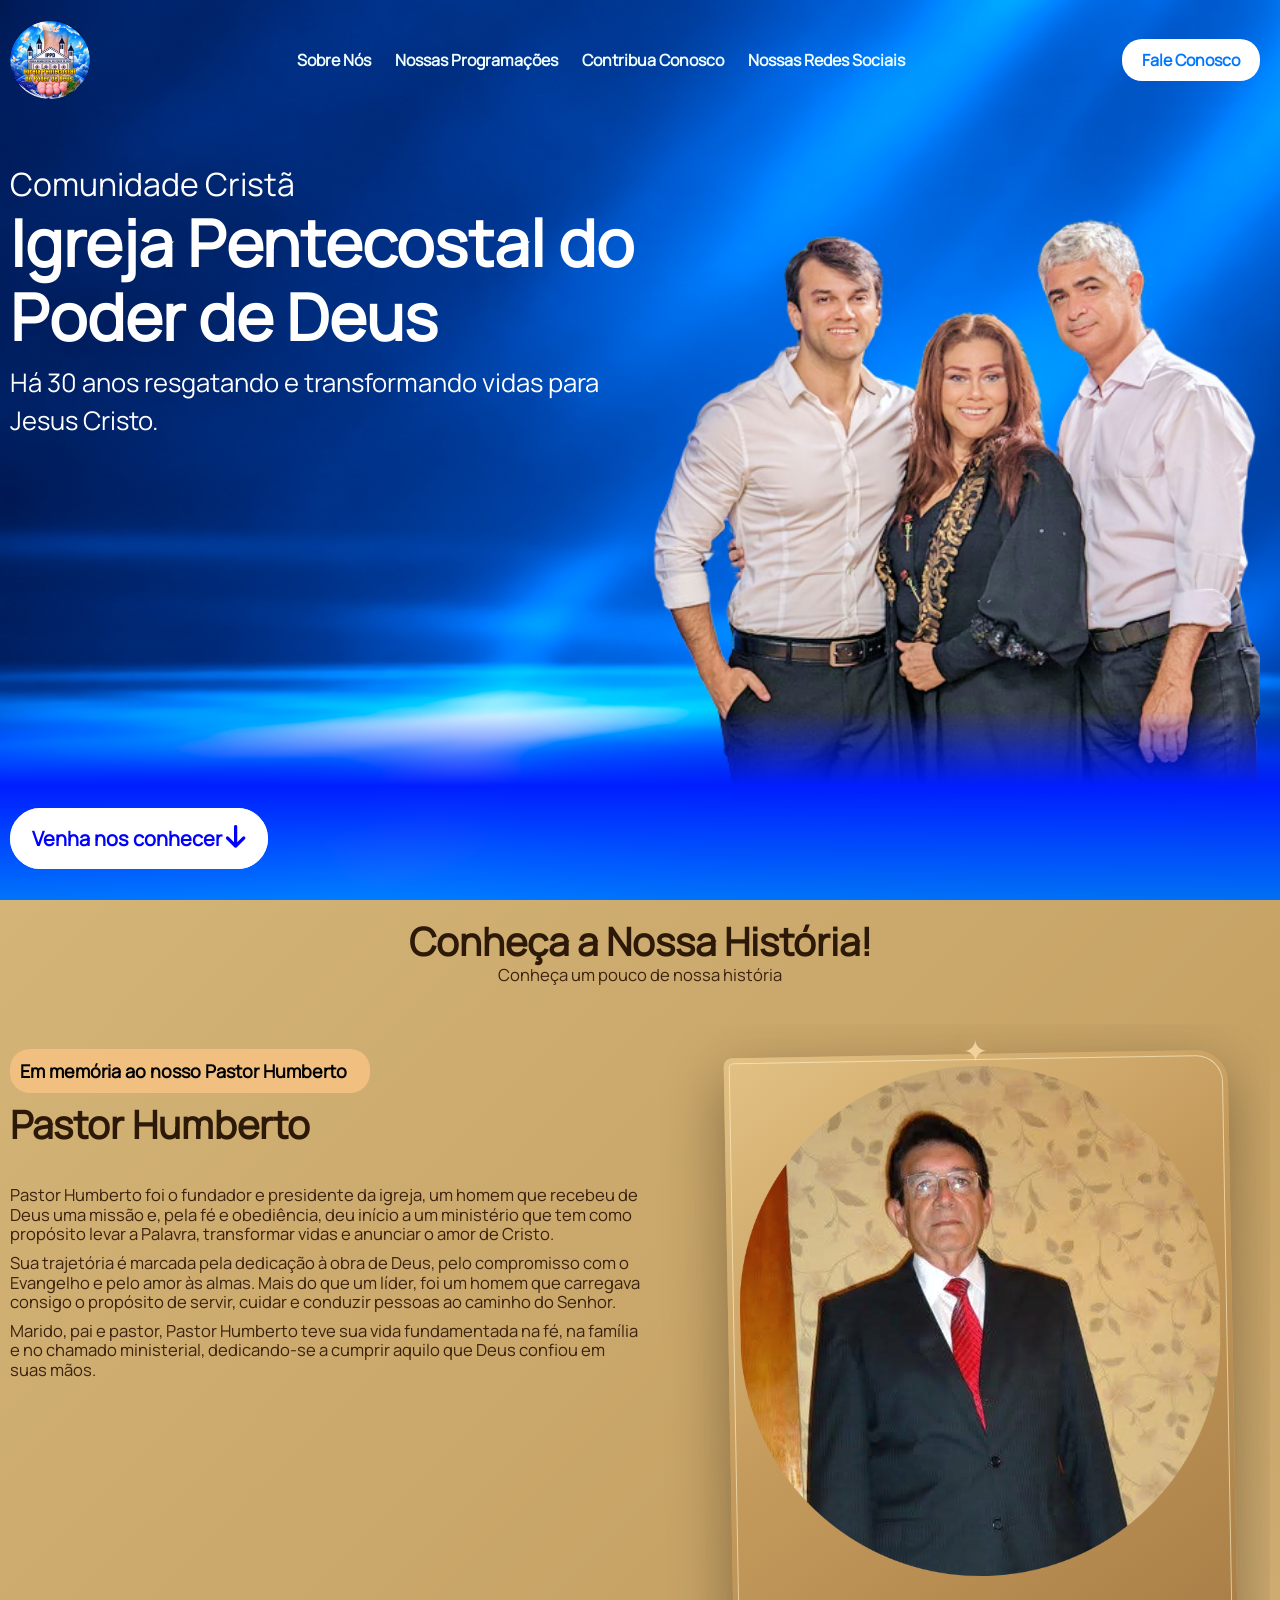
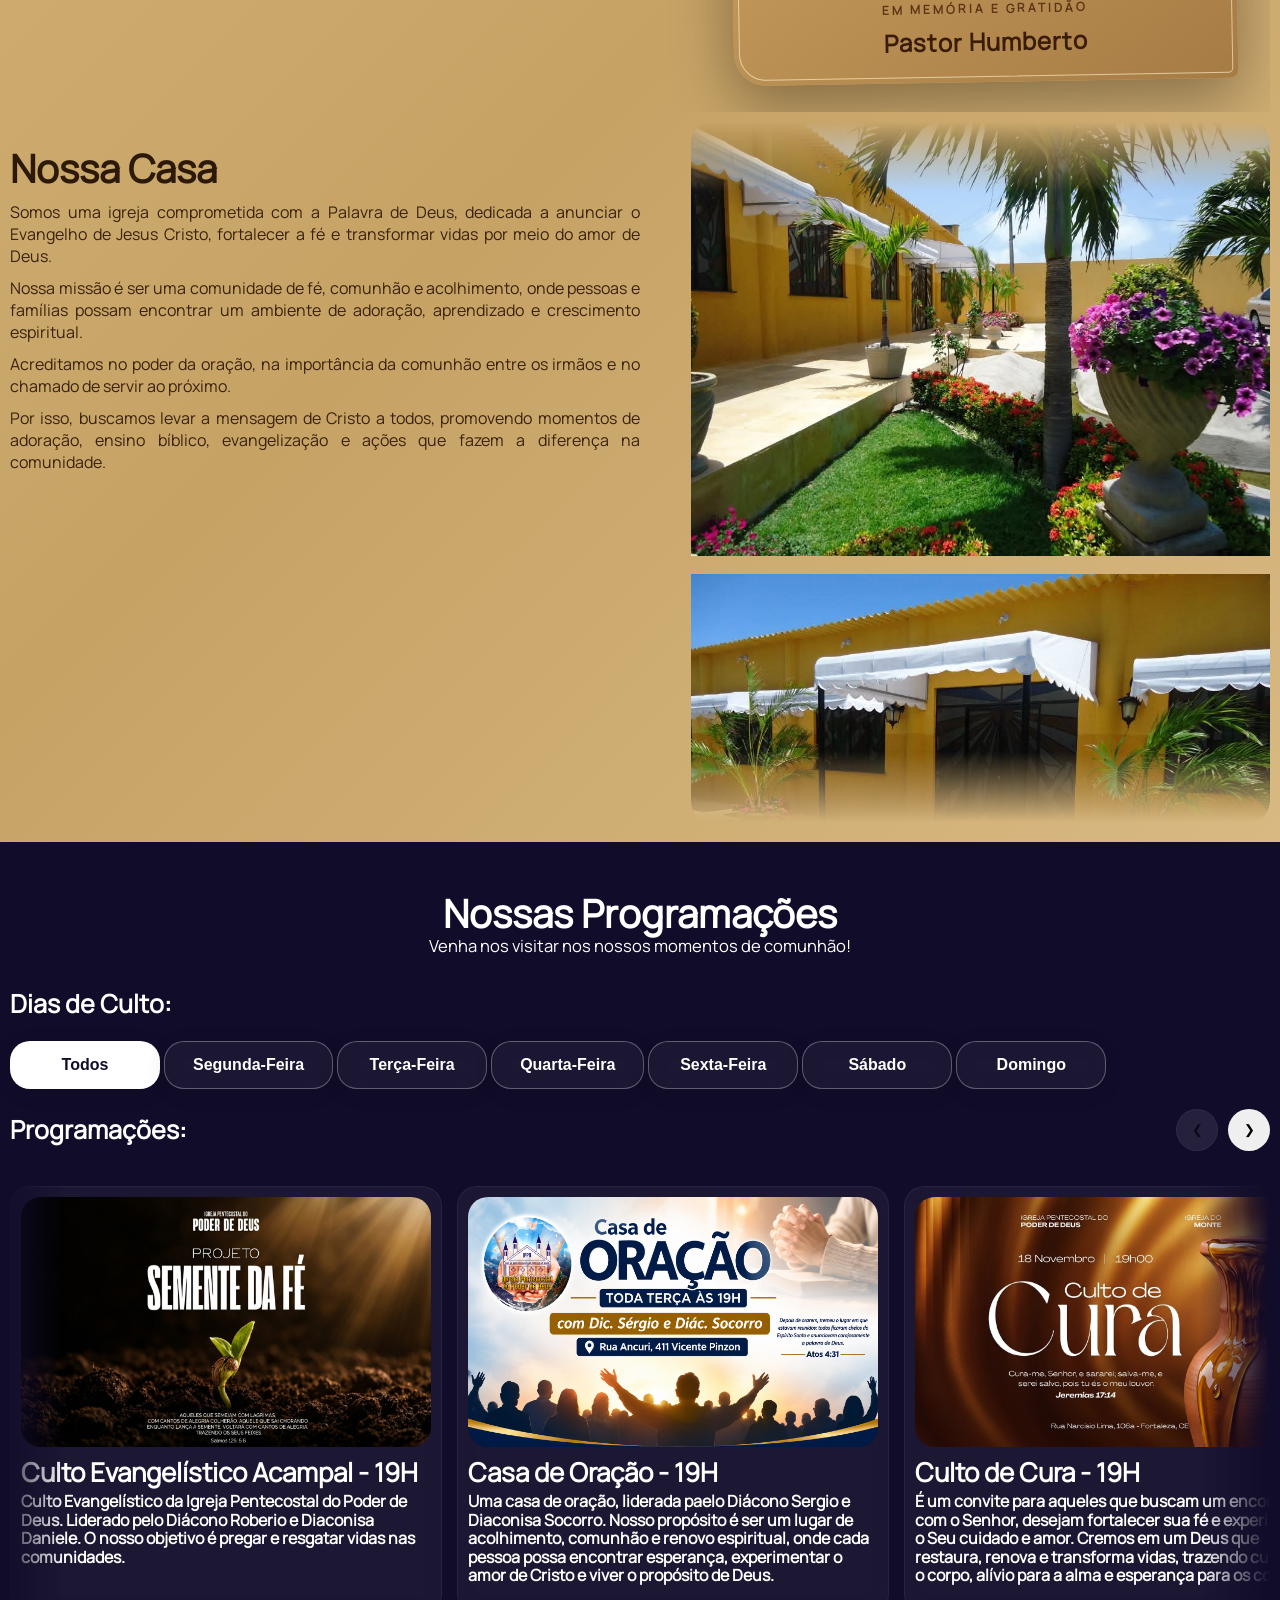
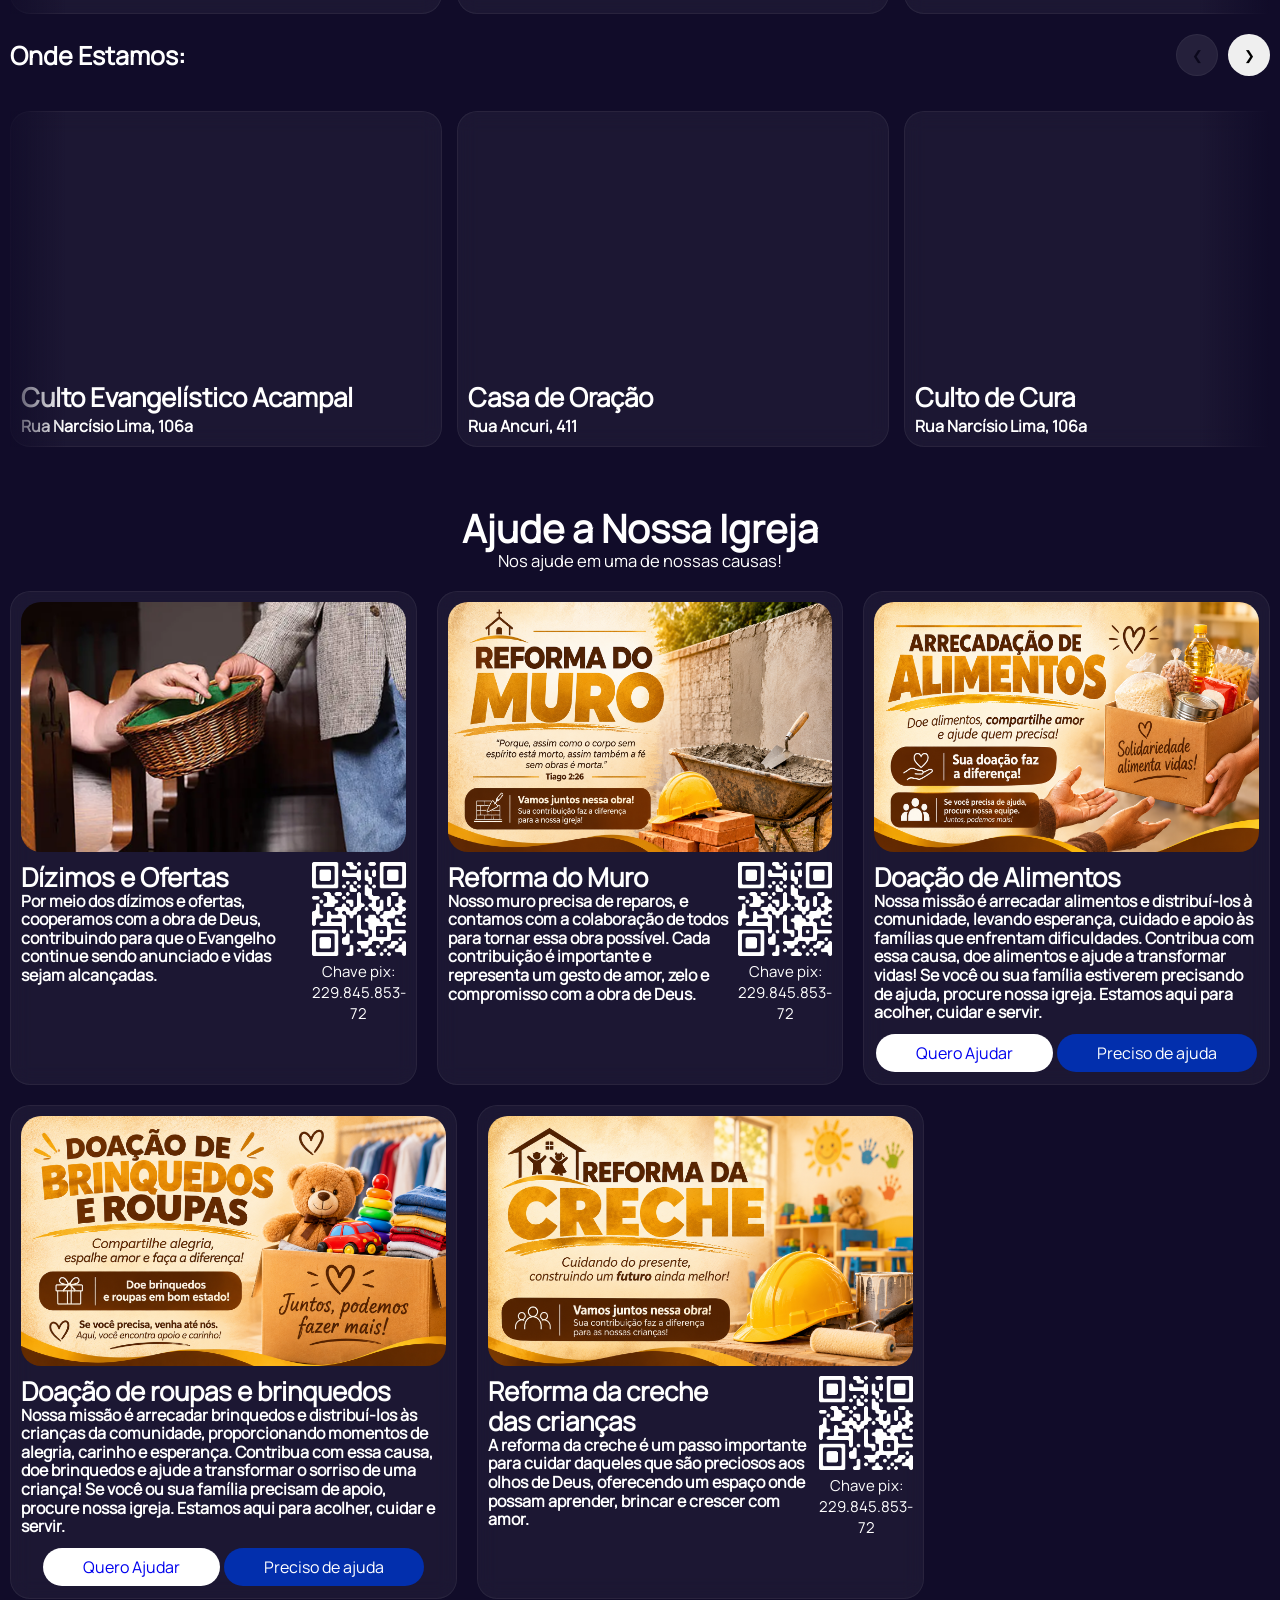
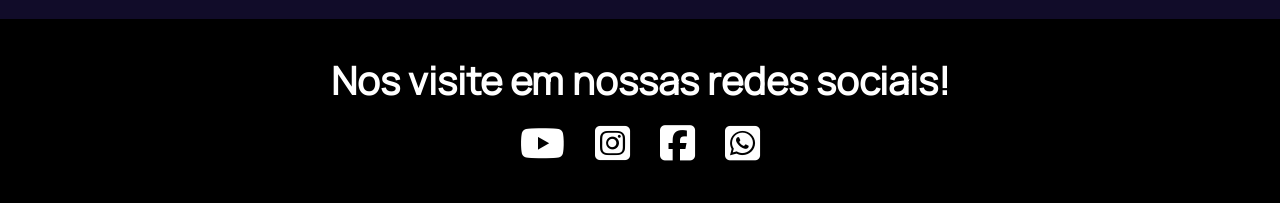
==== commit a0406d1e: "Adição de cards de arrecadação e ajustes na seção de doações" ====
--- a/index.html
+++ b/index.html
@@ -254,7 +254,7 @@
                                     </div>
                                     <div class="bloco-qrcode">
                                         <img class="imagem-qrcode" src="assets/imagens-doacoes/qrcodes/qrcode-doacao.png" alt="Qr-code para Dízimos e ofertas">
-                                        <p>Chave pix: 999999999</p>
+                                        <p>Chave pix: 229.845.853-72</p>
                                     </div>
                                 </div>
                             </article>
@@ -267,7 +267,37 @@
                                     </div>
                                     <div class="bloco-qrcode">
                                         <img class="imagem-qrcode" src="assets/imagens-doacoes/qrcodes/qrcode-doacao.png" alt="Qr-code para Dízimos e ofertas">
-                                        <p>Chave pix: 999999999</p>
+                                        <p>Chave pix: 229.845.853-72</p>
+                                    </div>
+                                </div>
+                            </article>
+                            <article class="card-doacoes">
+                                <img class="imagem-doacoes" src="assets/imagens-doacoes/Arrecadação de alimentos_ compartilhe amor(1).png" alt="Imagem ilustrativa de doação/dízimo">
+                                <div class="informacoes-card" id="card-arrecadacao">
+                                    <div>
+                                        <h3 class="titulo-doacao">Doação de Alimentos</h3>
+                                        <p class="descricao-doacao">Nossa missão é arrecadar alimentos e distribuí-los à comunidade, levando esperança, cuidado e apoio às famílias que enfrentam dificuldades. Contribua com essa causa, doe alimentos e ajude a transformar vidas! Se você ou sua família estiverem precisando de ajuda, procure nossa igreja. Estamos aqui para acolher, cuidar e servir.</p>
+                                    </div>
+                                    <div class="bloco-botoes">
+                                        <a href="https://wa.me/5585985196511?text=Ol%C3%A1%2C%20vi%20no%20site%20sobre%20a%20doa%C3%A7%C3%A3o%20de%20alimentos%20e%20quero%20ajudar." target="_blank" class="botao-doacao">Quero Ajudar</a>
+                                        <a href="https://wa.me/5585985196511?text=Ol%C3%A1%2C%20vi%20no%20site%20que%20podem%20ajudar%20com%20cesta%20b%C3%A1sica.%20Podem%20me%20ajudar%3F" target="_blank" class="botao-receber-doacao">Preciso de ajuda</a>
+                                    </div>
+                                </div>
+                            </article>
+                        </div>
+                    </div>
+                    <div id="Bloco-doacoes">
+                        <div class="conteudos-doacoes" id="linha1">
+                            <article class="card-doacoes">
+                                <img class="imagem-doacoes" src="assets/imagens-doacoes/Doe Brinquedos e Roupas com Amor(1).png" alt="Imagem ilustrativa de doação/dízimo">
+                                <div class="informacoes-card" id="card-arrecadacao">
+                                    <div>
+                                        <h3 class="titulo-doacao">Doação de roupas e brinquedos</h3>
+                                        <p class="descricao-doacao">Nossa missão é arrecadar brinquedos e distribuí-los às crianças da comunidade, proporcionando momentos de alegria, carinho e esperança. Contribua com essa causa, doe brinquedos e ajude a transformar o sorriso de uma criança! Se você ou sua família precisam de apoio, procure nossa igreja. Estamos aqui para acolher, cuidar e servir.</p>
+                                    </div>
+                                    <div class="bloco-botoes">
+                                        <a href="https://wa.me/5585985196511?text=Ol%C3%A1%2C%20vi%20no%20site%20sobre%20a%20doa%C3%A7%C3%A3o%20de%20alimentos%20e%20quero%20ajudar." target="_blank" class="botao-doacao">Quero Ajudar</a>
+                                        <a href="https://wa.me/5585985196511?text=Ol%C3%A1%2C%20vi%20no%20site%20que%20podem%20ajudar%20com%20cesta%20b%C3%A1sica.%20Podem%20me%20ajudar%3F" target="_blank" class="botao-receber-doacao">Preciso de ajuda</a>
                                     </div>
                                 </div>
                             </article>
@@ -280,7 +310,7 @@
                                     </div>
                                     <div class="bloco-qrcode">
                                         <img class="imagem-qrcode" src="assets/imagens-doacoes/qrcodes/qrcode-doacao.png" alt="Qr-code para Dízimos e ofertas">
-                                        <p>Chave pix: 999999999</p>
+                                        <p>Chave pix: 229.845.853-72</p>
                                     </div>
                                 </div>
                             </article>
--- a/style.css
+++ b/style.css
@@ -667,9 +667,8 @@
     color: white;
     padding: 10px;
     width: 100%;
+    max-width: 425px;
     gap: 10px;
-
-    flex: 0 0 calc((100% - (2 * var(--card-gap))) / 3);
 
     min-width: 0;
     overflow: hidden;
@@ -698,11 +697,41 @@
     line-height: 116%;
     letter-spacing: -4%;
     width: 100%;
+    padding-bottom: 10px;
 }
 .imagem-doacoes{
     width: 100%;
     height: 250px;
     border-radius: 20px;
+}
+.imagem-qrcode{
+    width: 100%;
+    max-width: 200px;
+}
+#card-arrecadacao{
+    display: flex;
+    flex: 1;
+    flex-direction: column;
+}
+.bloco-botoes{
+    width: 100%;
+    text-align: center;
+    padding-bottom: 10px;
+}
+.botao-doacao{
+    background-color: white;
+    padding: 8px 40px;
+    border-radius: 20px;
+    text-decoration: none;
+    font-family: "Manrope";
+}
+.botao-receber-doacao{
+    background-color: rgb(2, 47, 173);
+    color: white;
+    padding: 8px 40px;
+    border-radius: 20px;
+    text-decoration: none;
+    font-family: "Manrope";
 }
 .bloco-qrcode{
     text-align: center;
